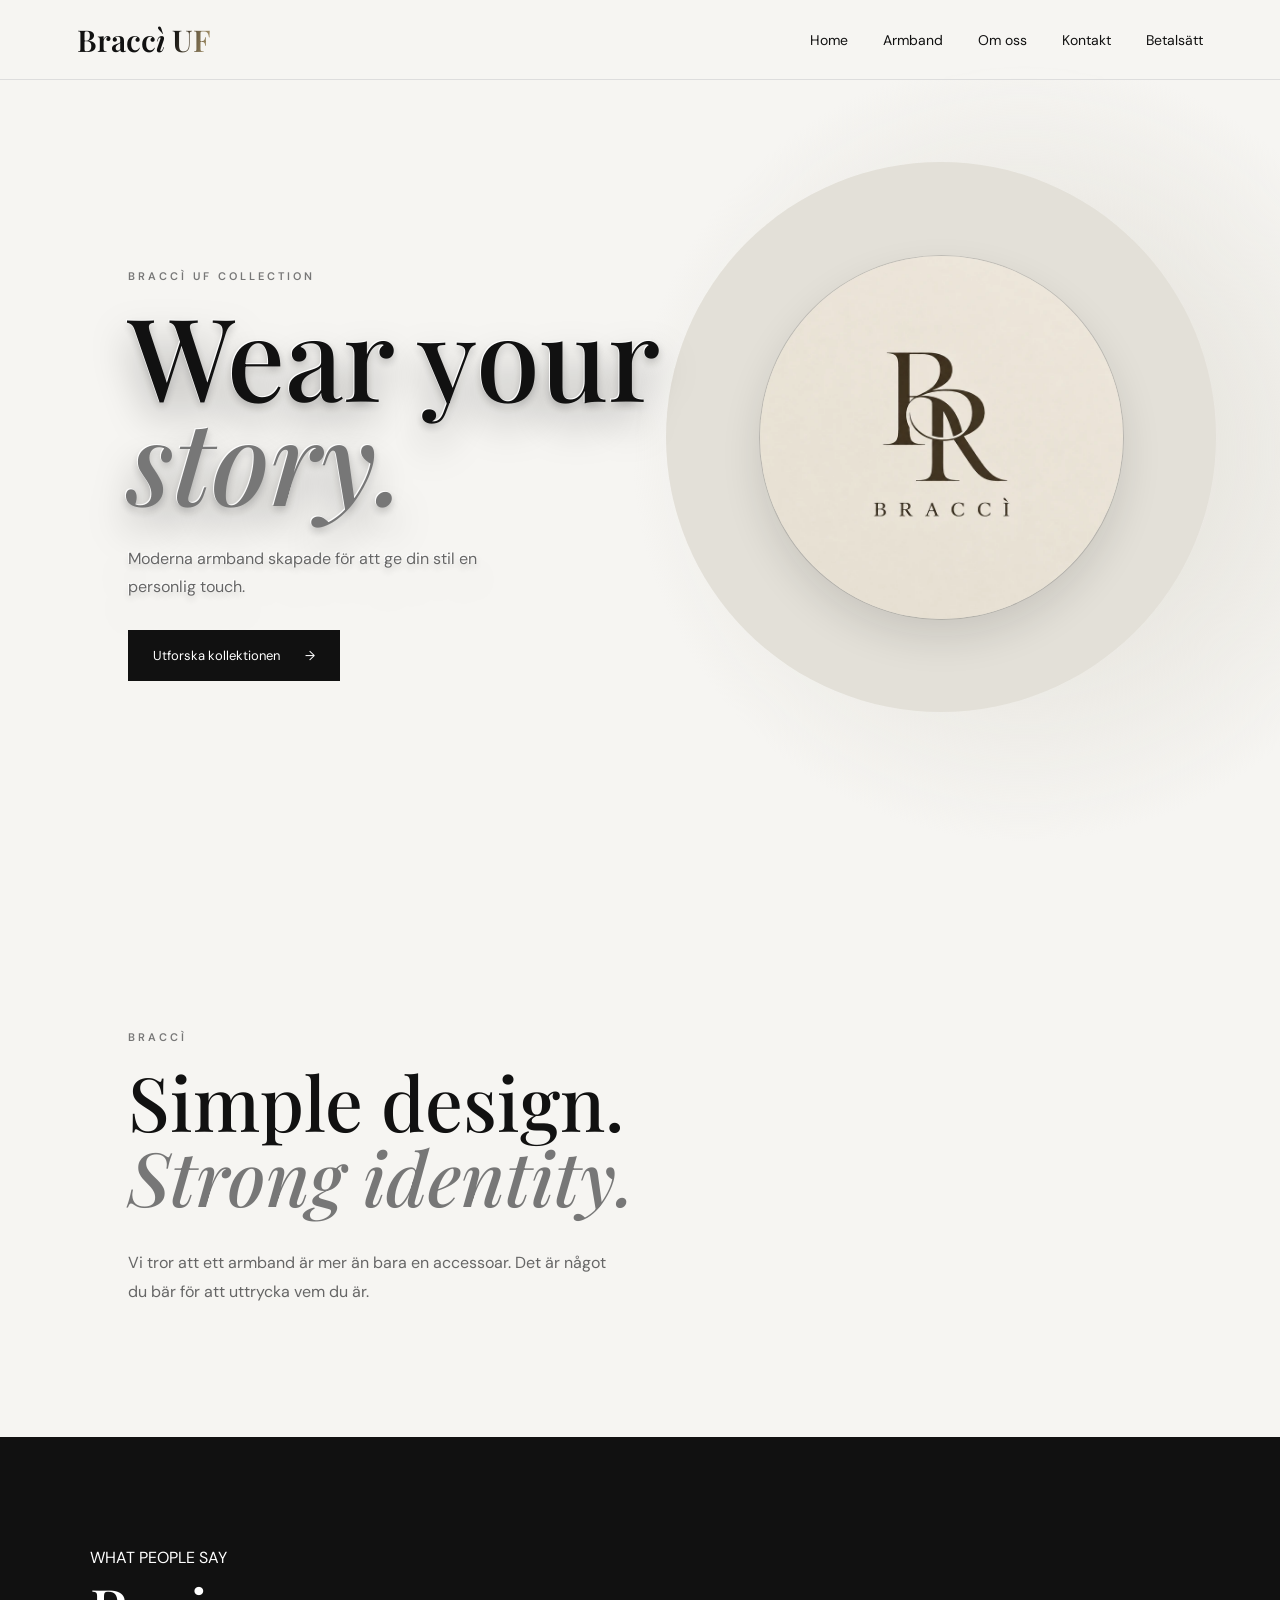
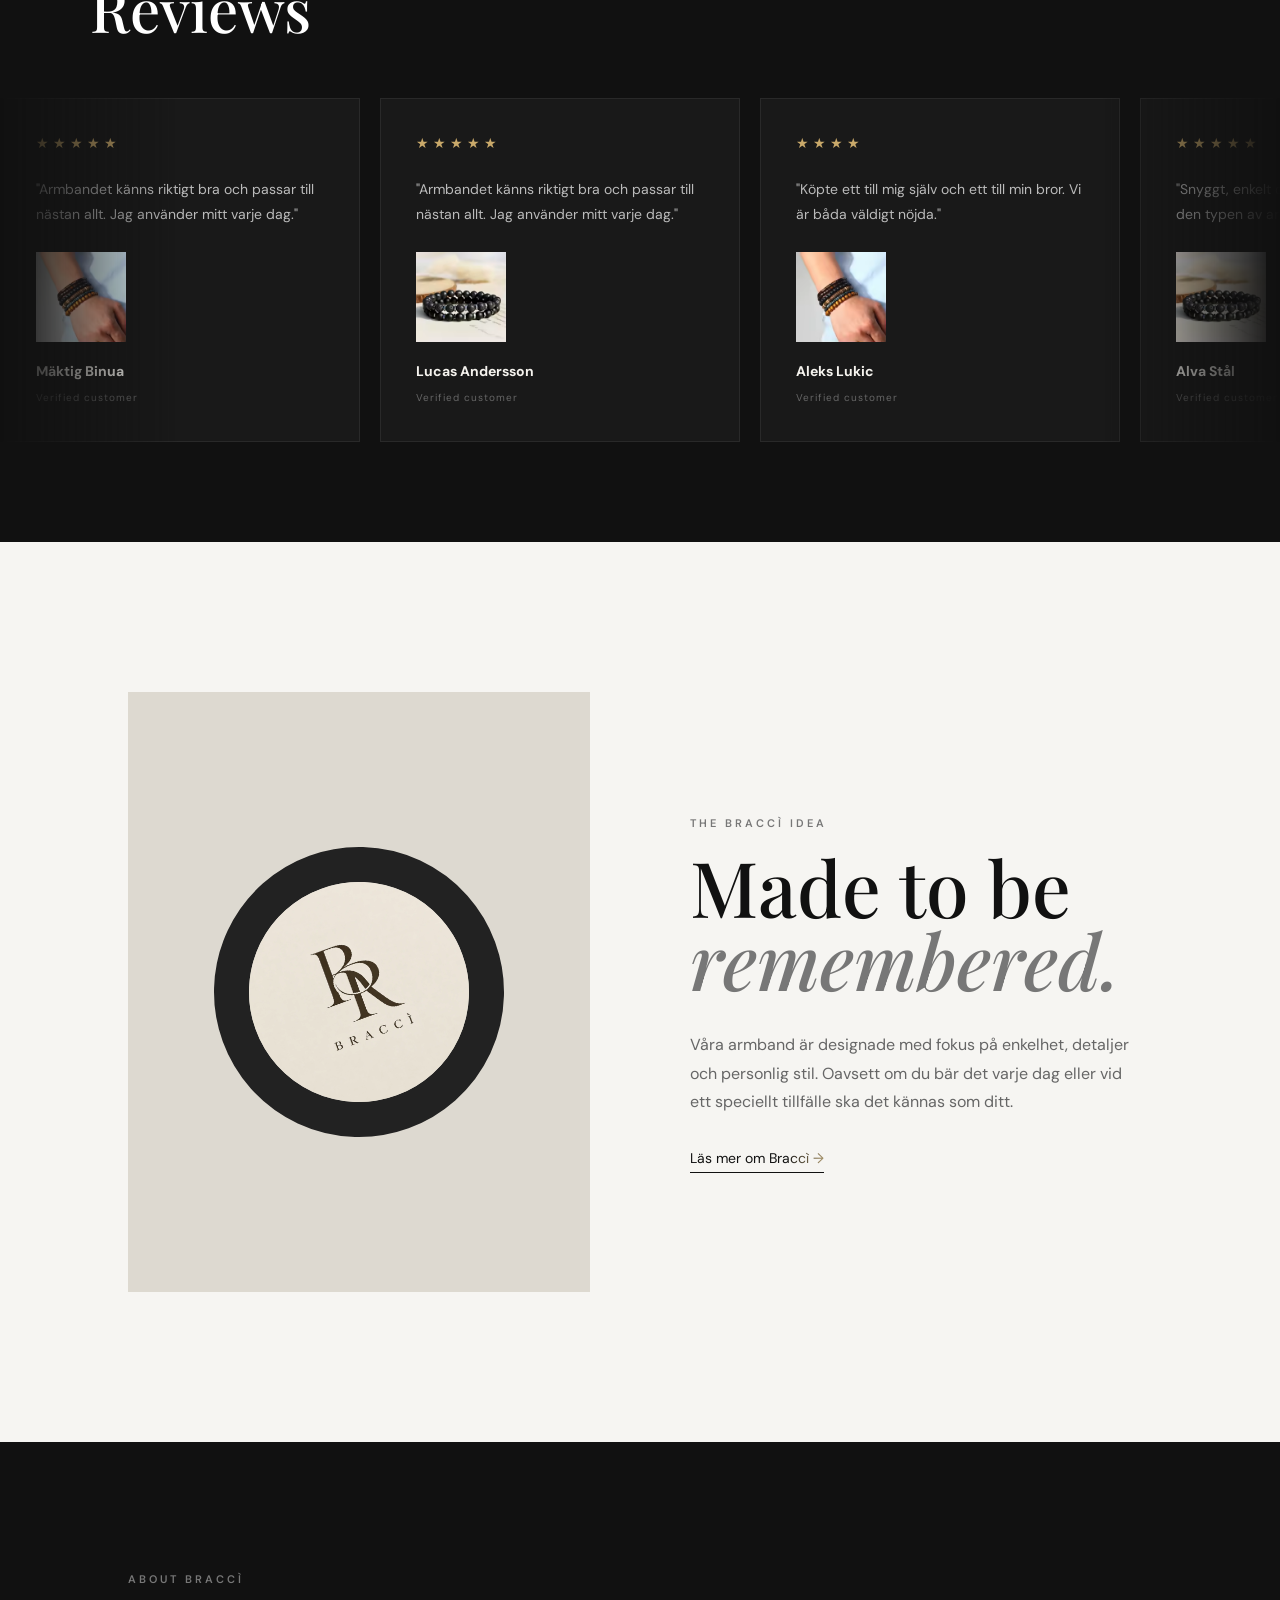
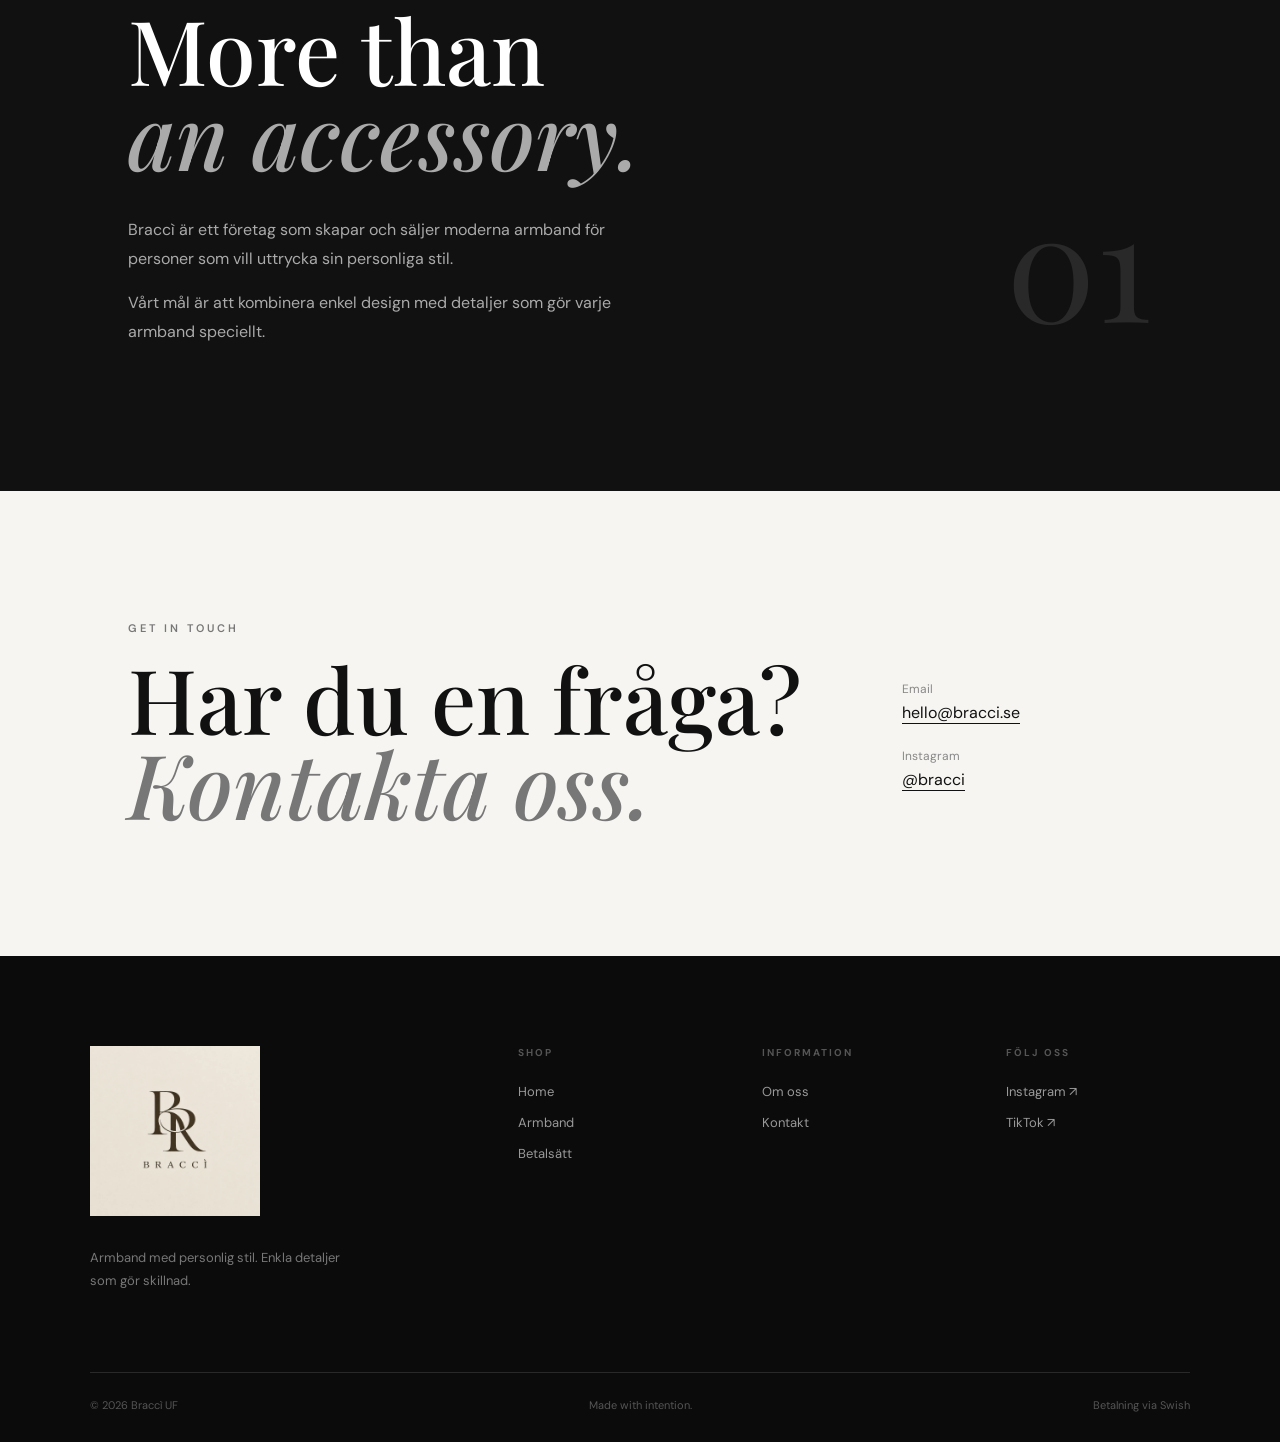
==== index.html @ bd1444f6 "Bracci UF - startsida med armband, om oss, kontakt och betalsatt Statisk sajt utan byggsteg: fem HTM" ====
<!DOCTYPE html>
<html lang="sv">

<head>
    <meta charset="UTF-8">
    <meta name="viewport" content="width=device-width, initial-scale=1.0">

    <title>Braccì UF | Premium Armband</title>

    <link rel="stylesheet" href="style.css">
    <link rel="icon" type="image/png" href="img/logga.png">
    <!-- Google Font -->
    <link rel="preconnect" href="https://fonts.googleapis.com">
    <link rel="preconnect" href="https://fonts.gstatic.com" crossorigin>
    <link
        href="https://fonts.googleapis.com/css2?family=DM+Sans:wght@400;500;600;700&family=Playfair+Display:wght@500;600;700&display=swap"
        rel="stylesheet">
</head>

<body>

    <!-- NAVIGATION -->
    <header class="navbar">

        <a href="#home" class="logo">
            <div class="bla">
                <div>Bracc<span>ì</span></div>
                <div> UF</div>
            </div>

        </a>


        <nav id="mainnav">

            <a href="index.html">Home</a>
            <a href="subpages/armband.html">Armband</a>
            <a href="subpages/omoss.html">Om oss</a>
            <a href="subpages/kontakt.html">Kontakt</a>
            <a href="subpages/betalsatt.html">Betalsätt</a>
        </nav>

        <button class="menu-button" type="button" onclick="toggleMenu()"
            aria-label="Öppna meny" aria-expanded="false" aria-controls="mainnav">
            <span class="menu-icon" aria-hidden="true"></span>
        </button>

    </header>


    <!-- HERO -->
    <section class="hero" id="home">

        <div class="hero-content">

            <p class="small-title">BRACCÌ UF COLLECTION</p>

            <h1>Wear your<br><span>story.</span></h1>

            <p class="hero-text">
                Moderna armband skapade för att ge din stil
                en personlig touch.
            </p>

            <a href="subpages/armband.html" class="main-button magnetic">
                Utforska kollektionen
                <span>→</span>
            </a>

        </div>

        <!-- Loggan ligger som barn i den gråa cirkeln, så flexbox
             centrerar den mitt i cirkeln utan att någon siffra
             behöver hållas i synk med cirkelns placering.

             webp-varianter först: logga.webp väger 14,5 KB mot
             logga.png:s 635 KB, och alla webbläsare som stöder
             picture-elementet tar den. PNG:en ligger kvar som
             fallback. -->
        <div class="hero-circle">
            <picture>
                <source srcset="img/logga.webp" type="image/webp">
                <img src="img/logga.png" alt="Braccì" class="hero-logo" width="800" height="800">
            </picture>
        </div>

    </section>


    <!-- BRAND INFO -->
    <section class="intro">

        <p class="section-label">BRACCÌ</p>

        <h2>
            Simple design.<br>
            <span>Strong identity.</span>
        </h2>

        <p>
            Vi tror att ett armband är mer än bara en accessoar.
            Det är något du bär för att uttrycka vem du är.
        </p>

    </section>


   <section class="reviews-section reveal">

    <div class="section-top">
        <div>
            <p class="rew">WHAT PEOPLE SAY</p>
            <h2 class="rew">Reviews</h2>
        </div>
    </div>

    <div class="reviews-viewport">

        <div class="reviews-wrapper">
        <div class="review-card">

                <div class="stars">★★★★★</div>

                <p>
                    "Armbandet känns riktigt bra och passar till nästan allt.
                    Jag använder mitt varje dag."
                </p>

                <img
                    src="img/armband.avif"
                    alt="Braccì armband"
                    class="review-image"
                    onclick="openReviewImage(this)"
                >

                <h4>Mäktig Binua</h4>
                <span>Verified customer</span>

            </div>

            <div class="review-card">

                <div class="stars">★★★★★</div>

                <p>
                    "Armbandet känns riktigt bra och passar till nästan allt.
                    Jag använder mitt varje dag."
                </p>

                <img
                    src="img/armband1.avif"
                    alt="Braccì armband"
                    class="review-image"
                    onclick="openReviewImage(this)"
                >

                <h4>Lucas Andersson</h4>
                <span>Verified customer</span>

            </div>

            <div class="review-card">

                <div class="stars">★★★★</div>

                <p>
                    "Köpte ett till mig själv och ett till min bror.
                    Vi är båda väldigt nöjda."
                </p>

                <img
                    src="img/armband.avif"
                    alt="Braccì armband"
                    class="review-image"
                    onclick="openReviewImage(this)"
                >

                <h4>Aleks Lukic</h4>
                <span>Verified customer</span>

            </div>

            <div class="review-card">

                <div class="stars">★★★★★</div>

                <p>
                    "Snyggt, enkelt och bekvämt. Det är precis den typen
                    av armband jag letade efter."
                </p>

                <img
                    src="img/armband1.avif"
                    alt="Braccì armband"
                    class="review-image"
                    onclick="openReviewImage(this)"
                >

                <h4>Alva Stål</h4>
                <span>Verified customer</span>

            </div>

            <div class="review-card">

                <div class="stars">★★★★★</div>

                <p>
                    "Jag blev positivt överraskad av kvaliteten.
                    Kommer definitivt köpa igen."
                </p>

                <img
                    src="img/armband.avif"
                    alt="Braccì armband"
                    class="review-image"
                    onclick="openReviewImage(this)"
                >

                <h4>Oscar Lindberg</h4>
                <span>Verified customer</span>

            </div>

            <div class="review-card">

                <div class="stars">★★★★</div>

                <p>
                    "Ett riktigt snyggt armband som känns exklusivt
                    utan att vara överdrivet."
                </p>

                <img
                    src="img/armband1.avif"
                    alt="Braccì armband"
                    class="review-image"
                    onclick="openReviewImage(this)"
                >

                <h4>Angelo Palmen</h4>
                <span>Verified customer</span>

            </div>

            <!-- Kopian av korten skapas i script.js så att scrollen blir sömlös -->

        </div>

    </div>

</section>

    <!-- FEATURE -->
    <section class="feature">

        <div class="feature-image">
            <div class="feature-bracelet">
                <picture>
                    <source srcset="img/logga.webp" type="image/webp">
                    <img src="img/logga.png" alt="Braccì" width="800" height="800">
                </picture>
            </div>

        </div>

        <div class="feature-content">

            <p class="section-label">THE BRACCÌ IDEA</p>

            <h2>
                Made to be<br>
                <span>remembered.</span>
            </h2>

            <p>
                Våra armband är designade med fokus på enkelhet,
                detaljer och personlig stil. Oavsett om du bär
                det varje dag eller vid ett speciellt tillfälle
                ska det kännas som ditt.
            </p>

            <a href="subpages/omoss.html" class="text-link magnetic">
                Läs mer om Braccì →
            </a>

        </div>

    </section>


    <!-- ABOUT -->
    <section class="about" id="about">

        <div class="about-content">

            <p class="section-label">ABOUT BRACCÌ</p>

            <h2>More than<br><span>an accessory.</span></h2>

            <p>
                Braccì är ett företag som skapar och säljer
                moderna armband för personer som vill uttrycka
                sin personliga stil.
            </p>

            <p>
                Vårt mål är att kombinera enkel design med
                detaljer som gör varje armband speciellt.
            </p>

        </div>

        <div class="about-number">
            01
        </div>

    </section>


    <!-- CONTACT -->
    <section class="contact" id="contact">

        <div>

            <p class="section-label">GET IN TOUCH</p>

            <h2>
                Har du en fråga?<br>
                <span>Kontakta oss.</span>
            </h2>

        </div>

        <div class="contact-info">

            <p>Email</p>
            <a href="mailto:hello@bracci.se">
                hello@bracci.se
            </a>

            <p>Instagram</p>
            <a href="#">
                @bracci
            </a>

        </div>

    </section>


<footer class="site-footer">

    <div class="footer-main">

        <!-- LOGO -->
        <div class="footer-brand">
            <a href="index.html">
                <picture>
                    <source srcset="img/logga.webp" type="image/webp">
                    <img src="img/logga.png" alt="Braccì" width="800" height="800">
                </picture>
            </a>

            <p>
                Armband med personlig stil.
                Enkla detaljer som gör skillnad.
            </p>
        </div>


        <!-- NAVIGATION -->
        <div class="footer-column">
            <h4>SHOP</h4>

            <a href="index.html">Home</a>
            <a href="subpages/armband.html">Armband</a>
            <a href="subpages/betalsatt.html">Betalsätt</a>
        </div>


        <!-- INFORMATION -->
        <div class="footer-column">
            <h4>INFORMATION</h4>

            <a href="subpages/omoss.html">Om oss</a>
            <a href="subpages/kontakt.html">Kontakt</a>
        </div>


        <!-- SOCIAL -->
        <div class="footer-column">
            <h4>FÖLJ OSS</h4>

            <a href="#" target="_blank" rel="noopener noreferrer">
                Instagram ↗
            </a>

            <a href="#">TikTok ↗</a>
        </div>

    </div>


    <div class="footer-line"></div>


    <div class="footer-bottom">
        <p>© 2026 Braccì UF</p>

        <p>
            Made with intention.
        </p>

        <a href="subpages/betalsatt.html">
            Betalning via Swish
        </a>
    </div>

</footer>

    <script src="script.js"></script>
<div class="image-popup" id="image-popup" onclick="closeReviewImage()">

    <button onclick="closeReviewImage()">×</button>

    <img id="popup-image" src="" alt="Förstorad bild">

</div>
</body>

</html>
---- style.css ----
/* =========================
   RESET
========================= */

* {
    margin: 0;
    padding: 0;
    box-sizing: border-box;
}

* {
    margin: 0;
    padding: 0;
    box-sizing: border-box;
}

html {
    scroll-behavior: smooth;

    /* Navbaren är position: fixed. Utan detta hamnar ankarlänkar
       (t.ex. loggan -> #home) under den när man klickar. */
    scroll-padding-top: var(--nav-h);
}

body {
    font-family: Arial, sans-serif;
    background: #f5f4f0;
    color: #111;
}

a {
    text-decoration: none;
    color: inherit;
}


/* NAVIGATION */

.navbar {
    height: 80px;

    padding: 0 7%;

    display: flex;
    align-items: center;
    justify-content: space-between;

    background: rgba(245, 244, 240, 0.95);

    border-bottom: 1px solid #ddd;

    position: relative;

    z-index: 10;
}

.bla {
    display: flex;

    gap: 7px;
}

.logo {
    font-family: Georgia, serif;

    font-size: 30px;
    display: flex;
    font-weight: bold;

}

.logo span {
    font-style: italic;
}

.navbar nav {
    display: flex;

    gap: 35px;
}

.navbar nav a {
    font-size: 14px;

    transition: 0.3s;
}

.navbar nav a:hover {
    opacity: 0.5;
}


/* HERO */

.hero {
    min-height: 80vh;

    display: flex;

    align-items: center;

    padding: 100px 10%;

    background:
        radial-gradient(circle at 80% 50%,
            #dedbd2,
            transparent 35%);
}

.hero-content {
    max-width: 650px;
}

.small-title,
.section-label {
    font-size: 11px;

    letter-spacing: 3px;

    color: #777;

    margin-bottom: 20px;
}

.hero h1 {
    font-family: Georgia, serif;

    font-size: clamp(60px, 9vw, 120px);

    line-height: 0.9;

    font-weight: normal;

    margin-bottom: 30px;
}

.hero h1 span {
    font-style: italic;

    color: #777;
}

.hero p:not(.small-title) {
    color: #666;

    max-width: 420px;

    line-height: 1.7;

    margin-bottom: 30px;
}

.button {
    display: inline-block;

    padding: 16px 25px;

    background: #111;

    color: white;

    font-size: 13px;

    transition: 0.3s;
}

.button:hover {
    transform: translateY(-4px);
}


/* INTRO */

.intro {
    padding: 130px 10%;

    max-width: 900px;
}

.intro h2 {
    font-family: Georgia, serif;

    font-size: 60px;

    font-weight: normal;

    line-height: 1;

    margin-bottom: 30px;
}

.intro h2 span {
    color: #777;

    font-style: italic;
}

.intro p:last-child {
    color: #666;

    line-height: 1.8;

    max-width: 500px;
}


/* PRODUCTS */

.products-section {
    padding: 100px 7%;

    min-height: 80vh;
}

.page-title {
    font-family: Georgia, serif;

    font-size: 70px;

    font-weight: normal;

    margin-bottom: 20px;
}

.page-text {
    color: #777;

    margin-bottom: 60px;
}

.products-grid {
    display: grid;

    grid-template-columns: repeat(3, 1fr);

    gap: 25px;
}

.product-card {
    background: white;

    padding: 15px;

    transition: 0.4s;
}

.product-card:hover {
    transform: translateY(-10px);
}

.product-image {
    height: 350px;

    background: #dedbd4;

    display: flex;

    align-items: center;

    justify-content: center;

    font-family: Georgia, serif;

    font-size: 25px;

    letter-spacing: 4px;

    margin-bottom: 20px;
}

.product-card h2 {
    font-size: 18px;

    margin-bottom: 8px;
}

.product-card p {
    color: #888;

    font-size: 13px;

    margin-bottom: 15px;
}

.product-card strong {
    font-size: 14px;
}


/* ABOUT */

.about-page {
    /* min-height: 80vh tvingade sektionen till 80% av skärmhöjden,
       fast innehållet bara är ~370px. Mätning gav 267px tomrum på
       desktop och 420px på tablet - samma problem som på
       kontaktsidan, där båda sektionerna har samma bakgrundsfärg
       och det därför lästes som ett fel. Sektionen växer nu med
       sitt innehåll istället för att fylla skärmen. */
    min-height: auto;

    padding: 130px 10%;

    max-width: 1000px;

    /* Behövs för att .hero-decoration ska positionera sig
       mot sektionen och klippas av den. */
    position: relative;

    overflow: hidden;
}

/* Innehållet måste ligga över bakgrundsordet */
.about-page>.section-label,
.about-page>h1,
.about-page>p {
    position: relative;

    z-index: 1;
}

.about-page h1 {
    font-family: Georgia, serif;

    font-size: clamp(55px, 8vw, 90px);

    line-height: 0.95;

    font-weight: normal;

    margin-bottom: 50px;
}

.about-page h1 span {
    display: block;

    color: #777;

    font-style: italic;
}

.about-page>p:not(.section-label) {
    max-width: 600px;

    color: #666;

    line-height: 1.8;

    margin-bottom: 20px;
}

/* Ingress - större än brödtexten, första stycket på sidan */
.about-page .about-lead {
    max-width: 640px;

    color: #444;

    font-size: 19px;

    line-height: 1.75;

    margin-bottom: 30px;
}

/* Bakgrundsord i hero ("BRACCÌ UF"). Återanvänder .hero-decoration
   från armband.html men justeras för den smalare about-sektionen. */
.about-page-decor {
    z-index: 0;

    right: -70px;

    top: 52%;

    /* Två ord i rad - inte så aggressiv negativ letter-spacing
       som på armband-sidan, där orden är ihoptryckta. */
    letter-spacing: -4px;

    font-size: clamp(90px, 15vw, 190px);
}


/* =========================
   OM OSS - VÄRDEN
========================= */

.about-values {
    padding: 100px 10% 120px;
}

.about-values .section-heading h2 span {
    display: block;

    color: #999;
    font-style: italic;
}

.values-grid {

    display: grid;

    grid-template-columns: repeat(3, 1fr);

    gap: 30px;
}

.value-card {

    padding: 40px 35px;

    background: #fff;

    border: 1px solid #e6e6e4;

    transition: border-color .4s;
}

.value-card:hover {
    border-color: #d5d5d3;
}

.value-index {

    display: block;

    margin-bottom: 28px;

    color: #777;

    font-family: "Playfair Display", serif;
    font-size: 13px;

    letter-spacing: 2px;
}

.value-card h3 {

    margin-bottom: 14px;

    font-family: "Playfair Display", serif;
    font-size: 26px;

    font-weight: 500;

    line-height: 1.2;
}

.value-card p {

    color: #777;

    font-size: 14px;

    line-height: 1.8;
}


/* =========================
   OM OSS - BERÄTTELSE
========================= */

.about-story {

    background: #fff;

    color: #111;

    padding: 120px 10%;

    display: flex;

    justify-content: space-between;
    align-items: flex-end;

    gap: 60px;
}

.about-story-text {
    max-width: 620px;
}

.about-story .section-label {
    color: #777;
}

.about-story h2 {

    font-family: "Playfair Display", serif;

    font-size: clamp(42px, 5vw, 66px);

    line-height: 1;

    font-weight: 500;

    margin-bottom: 35px;
}

.about-story h2 span {
    display: block;

    color: #777;
    font-style: italic;
}

.about-story-text>p:not(.section-label) {

    max-width: 500px;

    color: #666;

    line-height: 1.8;

    margin-bottom: 18px;
}

.about-story-number {

    font-family: "Playfair Display", serif;

    font-size: clamp(90px, 12vw, 170px);

    line-height: .8;

    /* På #111 gav #1e1e1e en siffra som knappast syntes. På vit
       bakgrund blir motsvarande #e2e2e0 - samma subtila effekt. */
    color: #e2e2e0;
}


/* =========================
   OM OSS - CTA
========================= */

/* .about-cta padding-top 130px + .about-values padding-bottom 120px
   blev 250px sammanlagt mellan värdena och avslutningen. Eftersom
   båda sektionerna har samma bakgrundsfärg (#f5f4f0) syntes ingen
   skillnad mellan dem - det lästes som ett enda stort tomrum.
   .about-cta padding-top är sänkt till 70px, vilket ger 190px. */
.about-cta {

    padding: 70px 10% 150px;

    text-align: center;
}

.about-cta h2 {

    font-family: "Playfair Display", serif;

    font-size: clamp(42px, 5vw, 70px);

    line-height: 1;

    font-weight: 500;

    margin-bottom: 25px;
}

.about-cta h2 span {
    color: #999;
    font-style: italic;
}

.about-cta>p {

    max-width: 420px;

    margin: 0 auto 45px;

    color: #777;

    line-height: 1.8;
}

.about-cta .main-button {

    /* Inline-flex ska inte täcka hela raden när den centreras */
    width: fit-content;
}


/* CONTACT */

.contact-page {
    min-height: 80vh;

    padding: 130px 10%;
}

.contact-page h1 {
    font-family: Georgia, serif;

    font-size: clamp(55px, 8vw, 90px);

    font-weight: normal;

    margin-bottom: 70px;
}

.contact-page h1 span {
    color: #777;

    font-style: italic;
}

.contact-box {
    display: flex;

    gap: 100px;

    flex-wrap: wrap;
}

.contact-box h2 {
    font-size: 16px;

    margin-bottom: 10px;
}

.contact-box p,
.contact-box a {
    color: #666;

    line-height: 1.7;

    font-size: 14px;
}

.contact-box a {
    border-bottom: 1px solid #111;
}


/* ---- FAQ ----
   Två kolumner: rubrik som står kvar när frågorna scrollas
   förbi, och själva accordionsen bredvid. */

.contact-faq {

    padding: 100px 10% 120px;

    display: grid;

    grid-template-columns: 1fr 1.25fr;

    gap: 80px;

    align-items: start;
}

.faq-heading {

    position: sticky;

    top: 120px;
}

.faq-heading h2 {

    font-family: "Playfair Display", serif;

    font-size: clamp(38px, 4.5vw, 58px);

    line-height: 1.05;

    font-weight: 500;

    margin-bottom: 25px;
}

.faq-heading h2 span {

    display: block;

    color: #999;

    font-style: italic;
}

.faq-heading p:not(.section-label) {

    color: #777;

    font-size: 15px;

    line-height: 1.75;
}


/* Rubriken är klickbar - blir ingen handpekare av sig
   själv, så det läggs på. */
.faq-item summary {

    display: flex;

    align-items: center;

    justify-content: space-between;

    gap: 25px;

    padding: 26px 0;

    border-bottom: 1px solid #e6e6e4;

    font-family: "Playfair Display", serif;

    font-size: 21px;

    cursor: pointer;

    list-style: none;

    transition: color .35s;
}

/* Webbläsarens egna triangel dold */
.faq-item summary::-webkit-details-marker {

    display: none;
}

.faq-item summary:hover {

    color: #a88b5d;
}

/* Plus som roterar till ett kryss när frågan öppnas */
.faq-item summary::after {

    content: "+";

    flex-shrink: 0;

    font-family: "DM Sans", sans-serif;

    font-size: 24px;

    font-weight: 300;

    line-height: 1;

    color: #aaa;

    transition: transform .35s cubic-bezier(.16, 1, .3, 1);
}

.faq-item[open] summary::after {

    transform: rotate(45deg);
}

.faq-item[open] summary {

    color: #a88b5d;
}

.faq-answer p {

    color: #777;

    font-size: 15px;

    line-height: 1.8;

    /* Luft mot nästa fråga när svaret är utfällt */
    padding: 20px 0 30px;

    max-width: 560px;
}

.faq-item:first-child summary {

    border-top: 1px solid #e6e6e4;
}


/* FOOTER
   Styling för .site-footer ligger i sektionen "BRACCÌ FOOTER" längre ner.
   Här fanns tidigare generiska footer-regler som bröt layouten
   genom att tvinga display:flex och ljus border på den mörka footern. */


/* MOBILE */

/* Mobila regler ligger samlade i slutet av filen,
   se sektionen "RESPONSIV" längst ner. */

html {
    scroll-behavior: smooth;

    /* Navbaren är position: fixed. Utan detta hamnar ankarlänkar
       (t.ex. loggan -> #home) under den när man klickar. */
    scroll-padding-top: var(--nav-h);
}

body {
    font-family: "DM Sans", sans-serif;
    background: #f6f5f2;
    color: #111;
}

a {
    text-decoration: none;
    color: inherit;
}


/* =========================
   NAVBAR
========================= */

/* Navbarens höjd läggs här, inte direkt i .navbar, så att både
   höjden, dropdownens placering och topppaddingen under den kan
   utgå från samma värde. Satt på :root eftersom även sektionerna
   på sidan behöver samma tal. */
:root {
    --nav-h: 80px;
}

.navbar {
    height: var(--nav-h);
    padding: 0 6%;
    display: flex;
    align-items: center;
    justify-content: space-between;

    position: fixed;
    top: 0;
    left: 0;
    width: 100%;

    background: rgba(246, 245, 242, 0.88);
    backdrop-filter: blur(15px);

    z-index: 1000;
}

.logo {
    font-family: "Playfair Display", serif;
    font-size: 30px;
    font-weight: 600;
}

.logo span {
    font-style: italic;
}

.navbar nav {
    display: flex;
    gap: 35px;
}

.navbar nav a {
    font-size: 14px;
    transition: 0.3s;
}

.navbar nav a:hover {
    opacity: 0.5;
}

/* Knappen är hela hamburgaren på mobil. Paddingen gör tryckytan
   större än själva ikonens 22x2px - utan den blir träffytan
   mindre än de 44px som är riktlinjen för fingre. Ikonen ligger
   kvar centrerad eftersom den är 22px bred och knappen har
   samma padding på båda sidor. */
.menu-button {
    display: none;

    padding: 14px 11px;

    background: none;
    border: none;

    color: inherit;

    cursor: pointer;

    -webkit-tap-highlight-color: transparent;
}

/* Tre staplar, rita med ::before/::after kring mittenlinjen.
   Ren CSS istället för tecknet ☰, så att de går att animera
   till ett kryss och så att de är oberoende av plattformens
   emoji-font. */
.menu-icon {
    position: relative;

    display: block;

    width: 22px;
    height: 2px;

    background: currentColor;
}

.menu-icon::before,
.menu-icon::after {
    content: "";

    position: absolute;

    left: 0;
    top: 0;

    width: 100%;
    height: 2px;

    background: currentColor;

    transition:
        transform .35s cubic-bezier(.16, 1, .3, 1),
        top .35s cubic-bezier(.16, 1, .3, 1);
}

.menu-icon::before {
    top: -7px;
}

.menu-icon::after {
    top: 7px;
}

/* Öppet läge: staplarna roteras till ett kryss. Mittenlinjen
   tas bort så att det inte blir en linje tvärs över. */
.menu-button[aria-expanded="true"] .menu-icon {
    background: transparent;
}

.menu-button[aria-expanded="true"] .menu-icon::before {
    top: 0;
    transform: rotate(45deg);
}

.menu-button[aria-expanded="true"] .menu-icon::after {
    top: 0;
    transform: rotate(-45deg);
}

/* Synlig fokusmarkering - knappen är det enda sättet att nå
   länkarna på mobil, så måste den gå att nå med tangentbord. */
.menu-button:focus-visible {
    outline: 2px solid #c9a96a;
    outline-offset: 2px;
}

/* Låser sidan när menyn är öppen. Utan det kan man scrolla
   vidare bakom menyn, och då rör sig innehållet under den
   halvgenomskinliga ytan - särskilt tydligt på iOS där
   adressraden tonas bort när man scrollar.

   Klassen sätts på <html> av JS. Båda elementen behövs:
   overflow: hidden på <html> ensamt räcker inte i alla
   webbläsare, och på <body> ensamt rullar vissa sidor ändå. */
html.menu-open,
html.menu-open body {
    overflow: hidden;
}


/* =========================
   HERO
========================= */

.hero {
    min-height: 100vh;

    display: flex;
    align-items: center;

    padding: 130px 10% 80px;

    position: relative;
    overflow: hidden;
}

.hero-content {
    max-width: 650px;

    /* position: relative är nödvändigt - z-index gäller bara
       positionerade elementen. Utan relative låter texten på
       mobil/tablet ligga bakom cirkeln med loggan, eftersom
       cirkeln är position: absolute. */
    position: relative;
    z-index: 2;

    animation: fadeUp 1s ease;
}

.small-title,
.section-label {
    font-size: 11px;
    letter-spacing: 3px;
    font-weight: 600;
    color: #777;

    margin-bottom: 20px;
}

.hero h1 {
    font-family: "Playfair Display", serif;

    font-size: clamp(65px, 9vw, 130px);

    line-height: 0.9;

    font-weight: 500;

    margin-bottom: 35px;

    /* Tre lager, som en upphöjd knapp: en vit kant ovanför som
       fångar ljuset, en tight skugga som läser som kontakt med
       underlaget, och en vid mjuk som gör själva lyften. Den
       vita kanten är det som gör att texten uppfattas som
       upphöjd snarare än som en smutsig fläck.

       Arvs ned i <span> ("story.") eftersom text-shadow ärvs,
       så båda raderna får samma lyft. */
    text-shadow: -1px -1px 0 rgba(255, 255, 255, .9),
                 0 4px 8px rgba(0, 0, 0, .20),
                 0 20px 40px rgba(0, 0, 0, .36);
}

.hero h1 span,
.intro h2 span,
.feature h2 span,
.about h2 span,
.contact h2 span {
    font-style: italic;
    color: #777;
}

.hero-text {
    max-width: 420px;

    line-height: 1.7;

    color: #666;

    margin-bottom: 35px;

    /* Samma upphöjning, värde för värde, som .hero h1 - texten
       ska kännas som samma slags lyft. Tidigare var den svagare
       (0.18/0.30 med mindre blur) eftersom jag antog att liten
       text blev suddig av det, men då syntes den knappt alls. */
    text-shadow: -1px -1px 0 rgba(255, 255, 255, .9),
                 0 4px 8px rgba(0, 0, 0, .20),
                 0 20px 40px rgba(0, 0, 0, .36);
}

.main-button {
    display: inline-flex;

    align-items: center;
    gap: 25px;

    padding: 17px 25px;

    background: #111;
    color: white;

    font-size: 13px;

    transition: 0.3s;
}

.main-button:hover {
    transform: translateY(-4px);
    background: #292929;
}

/* Cirkeln är en flex-container så att loggan som barn alltid
   hamnar mitt i den. Tidigare låg kedjesymbolen som ett eget
   absolut positionerat syskon, vilket krävde att båda elementen
   flyttades och skalpades för hand i varje breakpoint. */
.hero-circle {
    position: absolute;

    right: 5%;
    top: 18%;

    width: 550px;
    height: 550px;

    border-radius: 50%;

    background: #e3e0d8;

    display: flex;
    align-items: center;
    justify-content: center;

    /* Loggan dyter under sin egen flytanimation, men klipper
       ändå bort vad som helst råkar sticka ut. */
    overflow: hidden;
}

/* När loggan låg direkt i .hero-circle centrerades bilden av
   cirkelns egen flex. Nu ligger <picture> där emellan (för att
   kunna erbjuda webp), och picture är display: block - det fyller
   då hela cirkeln medan bilden bara är 66% av den. Utan den här
   regeln hamnade loggan cirka 94px till vänster om mitten.

   Flexen på picture flyttar centreringen ett steg inåt: nu
   centreras bilden inuti picture, som i sin tur är centrerad i
   cirkeln. Dubbel centrering, men det behövs för varje lager. */
.hero-circle picture {
    display: flex;

    align-items: center;
    justify-content: center;
}

/* logga.png är 800x800, alltså kvadratisk, och har en krämvit
   bakgrund (#eae3d7) i stället för genomskinlighet. Därför måste
   bilden själv klippas till en cirkel - annars sticker de
   fyrkantiga hörnen ut genom den gråa cirkeln.

   Storleken anges i procent av cirkeln, så loggan skalar med
   cirkeln utan egna pixelsiffror. 66% i stället för 50% eftersom
   bilden har mycket luft runt själva monogrammet - annars blir
   märket nästan osynligt i den stora cirkeln. */
.hero-logo {
    width: 66%;
    height: auto;

    display: block;

    border-radius: 50%;

    /* Tonen i loggan ligger nära cirkelns #e3e0d8, så en tunn
       mörk ring behövs för att skilja dem åt. */
    box-shadow: 0 0 0 1px rgba(17, 17, 17, 0.15),
                0 18px 40px rgba(17, 17, 17, 0.12);

    /* Långsam gungning. Ingen rotation - loggans ordmärke
       BRACCÌ ska stå rakt. */
    animation: logoFloat 5s ease-in-out infinite;
}


/* =========================
   INTRO
========================= */

.intro {
    padding: 130px 10%;

    max-width: 900px;
}

.intro h2 {
    font-family: "Playfair Display", serif;

    font-size: clamp(45px, 6vw, 75px);

    line-height: 1;

    font-weight: 500;

    margin-bottom: 35px;
}

.intro>p:last-child {
    max-width: 500px;

    line-height: 1.8;

    color: #666;
}


/* =========================
   PRODUCTS
========================= */

.products-section {
    padding: 100px 7%;
}

.section-heading {
    display: flex;
    justify-content: space-between;
    align-items: end;

    margin-bottom: 60px;
}

.section-heading h2 {
    font-family: "Playfair Display", serif;

    font-size: 55px;

    font-weight: 500;
}

.section-heading>p {
    max-width: 300px;

    color: #777;

    line-height: 1.6;
}

.products-grid {
    display: grid;

    grid-template-columns: repeat(4, 1fr);

    gap: 20px;
}

.product-card {
    background: white;

    padding: 12px;

    transition: 0.4s;

    border: 1px solid transparent;
}

.product-card:hover {
    transform: translateY(-10px);
    border-color: #ddd;
}

.product-image {
    height: 360px;

    display: flex;

    justify-content: center;
    align-items: center;

    position: relative;

    overflow: hidden;
}

.product-image span {
    font-family: "Playfair Display", serif;

    font-size: 25px;

    letter-spacing: 3px;

    transform: rotate(-15deg);

    opacity: 0.8;
}

.image-one {
    background: #dedbd4;
}

.image-two {
    background: #d6d6d6;
}

.image-three {
    background: #c9c7c0;
}

.image-four {
    background: #e7e3da;
}

.product-info {
    display: flex;

    justify-content: space-between;

    padding: 20px 5px;
}

.product-info h3 {
    font-size: 16px;

    margin-bottom: 5px;
}

.product-info p {
    color: #888;

    font-size: 12px;
}

.product-info strong {
    font-size: 14px;
}

.product-card>button {
    width: 100%;

    border: none;

    background: #111;
    color: white;

    padding: 15px;

    cursor: pointer;

    transition: 0.3s;
}

.product-card>button:hover {
    background: #444;
}

/* Köpknappen är en länk till betalsidan, inte en knapp */
.product-card>a.product-link {
    display: block;

    width: 100%;

    background: #111;
    color: white;

    padding: 15px;

    text-align: center;

    transition: 0.3s;
}

.product-card>a.product-link:hover {
    background: #444;
}

.product-card>a.product-link:focus-visible {
    outline: 2px solid #c9a96a;
    outline-offset: 3px;
}


/* =========================
   FEATURE
========================= */

.feature {
    padding: 150px 10%;

    display: grid;

    grid-template-columns: 1fr 1fr;

    gap: 100px;

    align-items: center;
}

.feature-image {
    height: 600px;

    background: #ddd9d0;

    display: flex;

    /* Hela ramen ska ligga i mitten, inte bara innehållet */
    justify-content: center;
    align-items: center;
    flex-direction: row;

    overflow: hidden;
}

/* Stilarna låg tidigare på <img id="lol">, vilket gjorde att
   .feature-bracelet (elementet som faktiskt omsluter bilden)
   saknade all styling. Nu ligger allt på den rätt, så även
   mobilregeln som sätter storlek och ram fungerar.

   overflow: hidden är det viktiga - utan det klipps inte
   bilden till cirkeln, så de fyrkantiga hörnen sticker ut
   genom den runda ramen. logga.png är 800x800, alltså
   kvadratisk, och fyller därför hela innehållsytan.

   picture-elementet är inline per default, vilket lägger en
   textrad under bilden. display: block på .feature-bracelet
   picture tar bort den raden. */

.feature-bracelet {

    width: 290px;
    height: 290px;

    display: flex;

    justify-content: center;
    align-items: center;

    border: 35px solid #222;

    border-radius: 50%;

    /* Knappar bilden till cirkeln så att den passar in i ramen */
    overflow: hidden;

    transform: rotate(-20deg);

    flex-shrink: 0;
}

.feature-bracelet picture {
    display: block;

    width: 100%;
    height: 100%;
}

.feature-bracelet img {

    width: 100%;
    height: 100%;

    display: block;
}



.feature-content h2 {
    font-family: "Playfair Display", serif;

    font-size: clamp(50px, 6vw, 80px);

    line-height: 0.95;

    font-weight: 500;

    margin-bottom: 35px;
}

.feature-content>p:not(.section-label) {
    max-width: 450px;

    color: #666;

    line-height: 1.8;

    margin-bottom: 30px;
}

.text-link {
    font-size: 14px;

    border-bottom: 1px solid #111;

    padding-bottom: 5px;
}


/* =========================
   ABOUT
========================= */

.about {
    background: #111;

    color: white;

    padding: 130px 10%;

    display: flex;

    justify-content: space-between;

    align-items: end;
}

.about h2 {
    font-family: "Playfair Display", serif;

    font-size: clamp(55px, 7vw, 90px);

    line-height: 0.95;

    font-weight: 500;

    margin-bottom: 40px;
}

.about h2 span {
    color: #aaa;
}

.about-content>p:not(.section-label) {
    max-width: 500px;

    color: #aaa;

    line-height: 1.8;

    margin-bottom: 15px;
}

.about-number {
    font-family: "Playfair Display", serif;

    font-size: 150px;

    color: #292929;
}


/* =========================
   CONTACT
========================= */

.contact {
    padding: 130px 10%;

    display: flex;

    justify-content: space-between;

    align-items: center;
}

.contact h2 {
    font-family: "Playfair Display", serif;

    font-size: clamp(50px, 7vw, 90px);

    line-height: 0.95;

    font-weight: 500;
}

.contact-info {
    min-width: 250px;
}

.contact-info p {
    color: #888;

    font-size: 12px;

    margin-bottom: 5px;

    margin-top: 25px;
}

.contact-info a {
    font-size: 16px;

    border-bottom: 1px solid #111;
}


/* =========================
   FOOTER
   Se "BRACCÌ FOOTER" nedan för den faktiska footern.
========================= */


/* REVIEWS */

.review-image {
    width: 90px !important;
    height: 90px !important;
    object-fit: cover;

    display: block;
    margin: 15px 0 20px;

    cursor: pointer;

    transition: transform 0.3s ease;
}

.review-image:hover {
    transform: scale(1.05);
}

/* Klonade kort (den andra halvan av scrollen) är inte klickbara */
.reviews-wrapper [aria-hidden="true"] .review-image {
    cursor: default;
}

.reviews-wrapper [aria-hidden="true"] .review-image:hover {
    transform: none;
}

.image-popup {
    position: fixed;
    inset: 0;

    background: rgba(0, 0, 0, 0.85);

    display: none;
    align-items: center;
    justify-content: center;

    z-index: 9999;

    padding: 30px;
}

.image-popup.active {
    display: flex;
}

.image-popup img {
    max-width: 80%;
    max-height: 80vh;

    object-fit: contain;
}

.image-popup button {
    position: absolute;
    top: 25px;
    right: 35px;

    background: none;
    border: none;

    color: white;
    font-size: 40px;

    cursor: pointer;
}

.reviews-section {
    padding: 110px 0 100px;
    background: #111;
    overflow: hidden;
}

.rew {
    color: white;
}

.reviews-section .section-top {
    padding: 0 7%;
    margin-bottom: 50px;
}

.reviews-section .section-top h2 {
    font-family: "Playfair Display", serif;
    font-size: 60px;
    font-weight: 500;
}

/* Omslaget är skärmbred, så masken nedan mjukar kanterna
   där korten annars kapas skarpt av skärmkanten. */
.reviews-viewport {

    overflow: hidden;

    -webkit-mask-image: linear-gradient(
        90deg,
        transparent 0%,
        rgba(0, 0, 0, .35) 5%,
        #000 14%,
        #000 86%,
        rgba(0, 0, 0, .35) 95%,
        transparent 100%
    );

    mask-image: linear-gradient(
        90deg,
        transparent 0%,
        rgba(0, 0, 0, .35) 5%,
        #000 14%,
        #000 86%,
        rgba(0, 0, 0, .35) 95%,
        transparent 100%
    );
}

.reviews-wrapper {
    display: flex;
    align-items: stretch;

    width: max-content;
    gap: 20px;

    animation: reviewScroll 36s linear infinite;
}

/* Pausar scrollen på hover. Utan det rör sig korten under musen
   och hover-effekten hamnar på fel kort. */
.reviews-wrapper:hover {
    animation-play-state: paused;
}

.review-card {
    width: 360px;
    min-height: 250px;
    padding: 35px;
    background: #191919;
    border: 1px solid #292929;
    flex-shrink: 0;
    transition: .4s;
}

.review-card:hover {
    transform: translateY(-8px);
    border-color: #c9a96a;
}

.stars {
    color: #c9a96a;
    letter-spacing: 4px;
    font-size: 14px;
    margin-bottom: 25px;
}

.review-card p {
    color: #bbb;
    font-size: 14px;
    line-height: 1.8;
    margin-bottom: 25px;
}

.review-card h4 {
    color: #f5f3ee;
    font-size: 14px;
    margin-bottom: 5px;
}

.review-card span {
    color: #666;
    font-size: 10px;
    letter-spacing: 1px;
}

@keyframes reviewScroll {
    from {
        transform: translateX(0);
    }

    to {
        transform: translateX(-50%);
    }
}

/* =========================
   ANIMATIONS
========================= */

@keyframes fadeUp {

    from {
        opacity: 0;
        transform: translateY(30px);
    }

    to {
        opacity: 1;
        transform: translateY(0);
    }

}

/* Gungningen för loggan i heroens gråa cirkel. Ingen rotation -
   loggans ordmärke BRACCÌ ska stå rakt. */
@keyframes logoFloat {

    0%,
    100% {
        transform: translateY(0);
    }

    50% {
        transform: translateY(-18px);
    }

}


/* Mobila regler ligger samlade i slutet av filen,
   se sektionen "RESPONSIV" längst ner. */


/* =====================================================
   ELEGANT LIGHT BRACELET PAGE
===================================================== */

.bracelet-page {
    background: #f7f5f0;
    color: #171717;
}


/* NAVIGATION */

.bracelet-nav {
    position: absolute;

    color: #171717;

    border-bottom: 1px solid rgba(0, 0, 0, .1);
}

.bracelet-nav .logo {
    color: #171717;
}

.bracelet-nav nav a {
    color: #555;
}

.bracelet-nav nav a:hover {
    color: #b08d4f;
}


/* =====================================================
   HERO
===================================================== */

.bracelet-hero-light {

    min-height: 82vh;

    padding: 170px 9% 100px;

    display: flex;

    align-items: center;

    position: relative;

    overflow: hidden;

    background:
        radial-gradient(circle at 80% 45%,
            #e8dfcf,
            #f7f5f0 48%);
}


.bracelet-hero-text {
    max-width: 800px;

    position: relative;

    z-index: 2;
}


.bracelet-hero-text .eyebrow {
    color: #aa8a56;
}


.bracelet-hero-text h1 {

    font-family: "Playfair Display", serif;

    font-size: clamp(65px, 10vw, 145px);

    line-height: .83;

    font-weight: 500;

    letter-spacing: -6px;

    margin-bottom: 35px;
}


.bracelet-hero-text h1 span {

    display: block;

    color: #a88b5d;

    font-style: italic;
}


.bracelet-hero-text>p:last-child {

    color: #777;

    max-width: 430px;

    line-height: 1.8;
}


/* background decoration */

.hero-decoration {

    position: absolute;

    right: -60px;

    top: 50%;

    transform: translateY(-50%);

    font-family: "Playfair Display", serif;

    font-size: 230px;

    color: rgba(0, 0, 0, .035);

    letter-spacing: -10px;

    pointer-events: none;
}

/* BETALSÄTT */

.payment-page {
    background: #f5f3ee;
    color: #111;
    min-height: 100vh;
    padding-top: 90px;
}

.payment-hero {
    padding: 130px 10% 120px;
    max-width: 1100px;
    margin: auto;
}

.payment-hero .eyebrow {
    color: #a3834b;
}

.payment-hero h1 {
    font-family: "Playfair Display", serif;
    font-size: clamp(60px, 9vw, 120px);
    line-height: .9;
    font-weight: 500;
    letter-spacing: -4px;
    margin-bottom: 40px;
}

.payment-hero h1 span {
    color: #9b8764;
    font-style: italic;
}

.payment-hero>p:last-child {
    max-width: 500px;
    color: #666;
    line-height: 1.8;
    font-size: 15px;
}


/* CONTENT */

.payment-content {
    max-width: 1100px;
    margin: auto;
    padding: 0 10% 150px;
}

.payment-box {
    display: grid;
    grid-template-columns: 100px 1fr;
    gap: 40px;
    padding: 70px 0;
    border-top: 1px solid #d8d3c9;
}

.payment-number {
    color: #a3834b;
    font-size: 12px;
    letter-spacing: 3px;
}

.payment-box h2 {
    font-family: "Playfair Display", serif;
    font-size: 45px;
    font-weight: 500;
    margin-bottom: 25px;
}

.payment-box p {
    max-width: 650px;
    color: #666;
    line-height: 1.9;
    font-size: 15px;
    margin-bottom: 30px;
}


/* SWISH */

.payment-method {
    display: flex;
    align-items: center;
    gap: 20px;
    width: fit-content;
    padding: 18px 25px;
    border: 1px solid #d1c8b8;
    background: #eeece6;
}

.payment-method strong {
    font-size: 14px;
    letter-spacing: 2px;
}

.payment-method span {
    color: #777;
    font-size: 12px;
}


/* INSTAGRAM BUTTON */

.payment-page .gold-button {
    background: #111;
    color: #fff;
}

.payment-page .gold-button:hover {
    background: #a3834b;
    color: #111;
}


/* MOBIL */

/* =========================
   BRACCÌ FOOTER
========================= */

.site-footer {
    display: block;

    background: #0b0b0b;
    color: #f5f3ee;
    padding: 90px 7% 30px;
}


/* HUVUDDEL */

.footer-main {
    display: grid;
    grid-template-columns: 2fr 1fr 1fr 1fr;
    gap: 60px;
    max-width: 1400px;
    margin: 0 auto;
}


/* LOGGA */

.footer-brand {
    max-width: 320px;
}

.footer-brand a {
    display: inline-block;
}

/* picture är inline per default. Utan display: block lägger
   sig inline-elementet på en egen textrad under loggan. */
.footer-brand picture {
    display: block;
    width: 170px;
}

.footer-brand img {
    width: 170px;
    height: auto;
    display: block;
    object-fit: contain;

}

.footer-brand p {
    color: #777;
    font-size: 13px;
    line-height: 1.8;
    margin-top: 25px;
    max-width: 260px;
}


/* KOLUMNER */

.footer-column {
    display: flex;
    flex-direction: column;
    gap: 14px;
}

.footer-column h4 {
    color: #555;
    font-size: 10px;
    letter-spacing: 2px;
    margin-bottom: 10px;
}

.footer-column a {
    position: relative;

    color: #999;
    font-size: 13px;
    transition: .3s;
    width: fit-content;
}

.footer-column a:hover {
    color: #c9a96a;
    transform: translateX(4px);
}

/* Understrykning som växer in från vänster */
.footer-column a::after {
    content: "";
    position: absolute;

    left: 0;
    bottom: -3px;

    width: 100%;
    height: 1px;

    background: #c9a96a;

    transform: scaleX(0);
    transform-origin: right;

    transition: transform .5s cubic-bezier(.22, 1, .36, 1);
}

.footer-column a:hover::after,
.footer-column a:focus-visible::after {
    transform: scaleX(1);
    transform-origin: left;
}


/* LINJE */

.footer-line {
    height: 1px;
    background: #292929;
    margin: 80px auto 25px;
    max-width: 1400px;
}


/* BOTTEN */

.footer-bottom {
    display: grid;
    grid-template-columns: 1fr 1fr 1fr;
    align-items: center;

    max-width: 1400px;
    margin: 0 auto;

    color: #555;
    font-size: 11px;
}

.footer-bottom p {
    color: #555;
}

.footer-bottom p:nth-child(2) {
    text-align: center;
}

.footer-bottom a {
    color: #555;
    text-align: right;
    transition: .3s;
}

.footer-bottom a:hover {
    color: #c9a96a;
}

/* =====================================================
   COLLECTION
===================================================== */

.collection-light {

    padding: 130px 7% 170px;

    background: #fff;
}


.collection-heading {

    display: flex;

    justify-content: space-between;

    align-items: end;

    margin-bottom: 70px;
}


.collection-heading .eyebrow {

    color: #aa8a56;
}


.collection-heading h2 {

    font-family: "Playfair Display", serif;

    font-size: clamp(50px, 7vw, 90px);

    line-height: .9;

    font-weight: 500;

    letter-spacing: -4px;
}


.collection-heading h2 span {

    display: block;

    color: #a88b5d;

    font-style: italic;
}


.collection-description {

    max-width: 240px;

    color: #888;

    font-size: 13px;

    line-height: 1.8;
}


/* Endast produktkorten på armband.html */
.armband-products {
    display: grid;
    grid-template-columns: repeat(4, 1fr);
    gap: 20px;
    max-width: 1200px;
    margin: 0 auto;
}

.armband-products .product-card {
    width: 100%;
    max-width: 270px;
    margin: 0 auto;
}

/* =====================================================
   SIGNATURE SECTION
===================================================== */

.signature-section {
    max-width: 1400px;
    margin: 0 auto;

    min-height: 550px;

    padding: 120px 7%;

    display: grid;
    grid-template-columns: 1fr 2fr;
    gap: 60px;

    align-items: center;

    background: #e9e3d8;
}

.signature-text {
    max-width: 550px;
}

.signature-text h2 {
    font-family: "Playfair Display", serif;
    font-size: clamp(55px, 7vw, 95px);
    line-height: .9;
    font-weight: 500;
    letter-spacing: -3px;
    margin-bottom: 35px;
}

.signature-text h2 span {
    display: block;
    color: #9b8764;
    font-style: italic;
}

.signature-text > p:last-child {
    max-width: 450px;
    color: #777;
    line-height: 1.8;
    font-size: 14px;
}


/* SLIDESHOW */

.signature-slideshow {
    position: relative;
    width: 100%;
    height: 550px;
    overflow: hidden;
    background: #eeece6;
}

.slide {
    position: absolute;
    inset: 0;

    opacity: 0;
    transform: scale(1.03);

    transition:
        opacity .7s ease,
        transform .7s ease;

    pointer-events: none;
}

.slide.active {
    opacity: 1;
    transform: scale(1);
    pointer-events: auto;
}

.slide img {
    width: 100%;
    height: 100%;

    display: block;

    object-fit: cover;
}


/* PILAR */

.slide-prev,
.slide-next {
    position: absolute;
    top: 50%;
    transform: translateY(-50%);

    width: 45px;
    height: 45px;

    border: none;
    border-radius: 50%;

    background: rgba(0, 0, 0, .65);
    color: white;

    cursor: pointer;

    font-size: 18px;

    z-index: 5;

    transition: .3s;
}

.slide-prev {
    left: 20px;
}

.slide-next {
    right: 20px;
}

.slide-prev:hover,
.slide-next:hover {
    background: #c9a96a;
    color: #111;
}


/* DOTS */

.slide-dots {
    position: absolute;

    bottom: 20px;
    left: 50%;

    transform: translateX(-50%);

    display: flex;
    gap: 8px;

    z-index: 5;
}

.dot {
    width: 7px;
    height: 7px;

    border-radius: 50%;

    background: rgba(255, 255, 255, .5);

    cursor: pointer;

    transition: .3s;
}

.dot.active {
    background: #c9a96a;
    transform: scale(1.3);
}


/* Mobila regler ligger samlade i slutet av filen,
   se sektionen "RESPONSIV" längst ner. */


/* =====================================================
   MOBILE
===================================================== */



.signature-number {

    font-size: 11px;

    letter-spacing: 3px;

    color: #9d8b70;
}


.signature-content {

    max-width: 750px;
}


.signature-content .eyebrow {

    color: #9d8050;
}


.signature-content h2 {

    font-family: "Playfair Display", serif;

    font-size: clamp(55px, 7vw, 100px);

    font-weight: 500;

    line-height: .9;

    letter-spacing: -4px;

    margin-bottom: 35px;
}


.signature-content h2 span {

    display: block;

    color: #8c806e;

    font-style: italic;
}


.signature-content>p:last-child {

    color: #777;

    max-width: 430px;

    line-height: 1.9;
}


/* =====================================================
   ANIMATIONER
   Subtila premiumrörelser. Allt går att stänga av med
   prefers-reduced-motion, se slutet av filen.
===================================================== */

@keyframes goldShimmer {

    0% {
        background-position: 200% 50%;
    }

    100% {
        background-position: -200% 50%;
    }
}


/* ---- SCROLL REVEAL ----
   Klassen sätts på av JS. Utan JS förblir allt synligt,
   så innehållet är aldrig gömt om scriptet inte kör.
   Långsam start och mjukt utgångsläge - en kort, snabb
   rörelse känns ryckig när den upprepas hela vägen ned. */

.reveal-item {
    opacity: 0;
    transform: translateY(22px);

    transition:
        opacity 1.2s cubic-bezier(.16, 1, .3, 1),
        transform 1.2s cubic-bezier(.16, 1, .3, 1);
}

.reveal-item.is-visible {
    opacity: 1;
    transform: translateY(0);
}


/* ---- GULDGLANS PÅ TEXT ----
   Bara för element som ÄR texten (ingen egen bakgrund).
   Färgerna måste anges explicit - currentColor fungerar
   inte när color sätts till transparent.
   Bred och mjugg gradient ger en långsam glansvåg
   istället för en skarp guldstref. */

.logo,
.text-link {

    background-image: linear-gradient(
        100deg,
        #111 0%,
        #111 28%,
        #d8bd85 42%,
        #c9a96a 50%,
        #d8bd85 58%,
        #111 72%,
        #111 100%
    );

    background-size: 260% 100%;
    background-repeat: no-repeat;

    -webkit-background-clip: text;
    background-clip: text;

    color: transparent;

    transition: background-position 1.4s cubic-bezier(.16, 1, .3, 1);
}

.logo:hover,
.text-link:hover {
    background-position: -130% 0;
}


/* ---- GLANSSTREJPE PÅ KNAPPAR ----
   Knappar har egen bakgrund, så där används en halvgenom-
   guldig stråle som sveper över istället för textklippning. */

.main-button,
.gold-button {

    position: relative;
    overflow: hidden;
}

.main-button::after,
.gold-button::after {

    content: "";
    position: absolute;

    top: 0;
    left: -60%;

    width: 45%;
    height: 100%;

    background: linear-gradient(
        100deg,
        transparent,
        rgba(201, 169, 106, .28) 45%,
        rgba(201, 169, 106, .38) 50%,
        rgba(201, 169, 106, .28) 55%,
        transparent
    );

    transform: skewX(-18deg);

    pointer-events: none;

    transition: left 1.5s cubic-bezier(.16, 1, .3, 1);
}

.main-button:hover::after,
.gold-button:hover::after {
    left: 120%;
}


/* ---- LÄNKSUNDERSTRIK SOM växer ---- */

.underline-grow {
    position: relative;
}

.underline-grow::after {
    content: "";
    position: absolute;

    left: 0;
    bottom: -3px;

    width: 100%;
    height: 1px;

    background: #c9a96a;

    transform: scaleX(0);
    transform-origin: right;

    transition: transform .8s cubic-bezier(.16, 1, .3, 1);
}

.underline-grow:hover::after,
.underline-grow:focus-visible::after {
    transform: scaleX(1);
    transform-origin: left;
}


/* ---- MJUK BILDZOOM ---- */

.product-image img,
.product-image span,
.card-frame img {
    transition: transform 1.6s cubic-bezier(.16, 1, .3, 1);
}

.product-card:hover .product-image img,
.product-card:hover .product-image span,
.card-frame:hover img {
    transform: scale(1.06);
}


/* ---- MAGNETISK KNAPP ----
   JS sätter --mx/--my, CSS flyttar knappen mjukt ditåt.
   Knyts ihop med knappens vanliga hover-lyft, annars
   skulle den ena transformen skriva över den andra.
   Samma easing hela vägen - en snabb start och långsam
   återgång (som tidigare) uppfattas som hackig. */

.magnetic {
    transform: translate3d(var(--mx, 0px), var(--my, 0px), 0);

    transition: transform .7s cubic-bezier(.16, 1, .3, 1);
}

.magnetic:hover {
    transform:
        translate3d(var(--mx, 0px), calc(var(--my, 0px) - 4px), 0);
}


/* ---- LYFT PÅ KORT ---- */

.hover-lift {
    transition:
        transform .8s cubic-bezier(.16, 1, .3, 1),
        box-shadow .8s cubic-bezier(.16, 1, .3, 1);
}

.hover-lift:hover {
    transform: translateY(-5px);

    box-shadow: 0 18px 40px rgba(0, 0, 0, .10);
}


/* =====================================================
   SIDÖVERGÅNG
   Sidan tonar in när den laddas och tonar ut innan
   byte till nästa sida sker. JS sätter .is-leaving
   på <html> strax före navigeringen.

   Intoningen är en CSS-animation, inte opacity: 0.
   Då kan innehållet aldrig fastna osynligt - utan JS
   fungerar den ändå, bara utan uttoning.
   ===================================================== */

@keyframes pageEnter {

    from {
        opacity: 0;
    }

    to {
        opacity: 1;
    }
}

body {

    animation: pageEnter .7s cubic-bezier(.16, 1, .3, 1) both;
}

/* Sätts på <html> av JS strax före navigering */
.is-leaving body {

    animation: none;

    opacity: 0;

    transition: opacity .3s ease;
}


/* =====================================================
   RESPONSIV
   Samlade mobila regler, i ordning från största till
   minsta skärm. Läggs sist i filen så att de alltid
   vinner över basreglerna ovan.
===================================================== */

/* ---- SURFPLATTA OCH MINDRE (900px) ---- */

@media (max-width: 900px) {

    /* Utfällbar meny.
       Hela regeln ligger vid samma breakpoint som hamburgaren
       dyker upp. Den låg tidigare i 800px-blocket, vilket gjorde
       att fönstret 801-900px (surfplatta i porträtt) döljde
       länkarna utan att hamburgaren öppnade något - .show gjorde
       då bara naven till ett vanligt flex-item i raden, som
       tryckte ihop loggan och skjöte länkarna utanför skärmen.

       top: 100% lägger menyn direkt under navbaren oavsett hur
       hög den är, i stället för ett hårdkodat pixelvärde som
       riskerar att glida isär när höjden ändras nedan. */
    .navbar nav {
        display: none;

        position: absolute;
        top: 100%;
        left: 0;
        width: 100%;

        background: rgba(246, 245, 242, .98);
        backdrop-filter: blur(15px);

        box-shadow: 0 12px 20px rgba(0, 0, 0, .08);

        flex-direction: column;
        align-items: stretch;

        gap: 0;

        padding: 8px 6% 20px;

        /* I landskapsläge på mobil är skärmen ofta kortare än
           navaren plus fem länkar. Utan en max-höjd kapas de
           sista länkarna av och går inte att nå. dvh följer med
           när webbläsaren visar/gömmer sin adressrad; vh är
           fallback för äldre webbläsare. */
        max-height: calc(100vh - var(--nav-h));
        max-height: calc(100dvh - var(--nav-h));

        overflow-y: auto;
        overscroll-behavior: contain;
    }

    .navbar nav.show {
        display: flex;
    }

    .navbar nav a {
        padding: 14px 0;

        font-size: 15px;

        color: #111;

        border-bottom: 1px solid #e2dfd8;
    }

    /* Sista länken får ingen linje - annars ser menyn ut att
       vara avklippt. */
    .navbar nav a:last-child {
        border-bottom: none;
    }

    .menu-button {
        display: block;
    }

    /* Hero - låt sektionen följa sitt innehåll.
       min-height: 100vh tvingade heroen till en hel skärmhöjd,
       men innehållet är bara ca 350-370px högt på telefon och
       surfplatta. På en iPad i porträtt är skärmen 1180px, så
       nästan 600px av heroen blev tomrum innan nästa sektion
       började, vilket läst som ett fel i layouten.

       Desktop (över 900px) behåller 100vh - där är fönstret
       bredare, rubriken större och innehållet fyller mer av
       höjden, så en heldriven hero är avsiktligt där.

       vh räcker dessutom inte som mått på mobil: det räknar
       in webbläsarens adressrad, så "en skärm" är högre än det
       som faktiskt syns. */
    .hero {
        min-height: auto;

        padding: calc(var(--nav-h) + 25px) 7% 50px;
    }

    /* Cirkeln med loggan ligger BAKOM texten. .hero-content har
       position: relative + z-index: 2 (se basreglerna), så rubrik
       och brödtext ligger ovanpå.

       Skivan är stor - 400px - och loggan fyller 66% av den. Det
       är det som gör att märket inte smälter ihop med rubriken:
       en liten mörk monogram bakom "Wear your" uppfattas som en
       trasig bokstav, en markant monogram uppfattas som ett
       eget objekt.

       left: 74% trycker skivan mycket åt höger (50% vore mitt
       på skärmen). Procenttalet bestäms av loggan, inte av
       skivan: märket är 66% av skivan och måste rymmas mellan
       skivans mittpunkt och skärmkanten. Hur långt åt höger det
       går att komma är alltså (skärmbredd - 0.66 x skivan) / 2,
       uttryckt i procent. Därför krymper skivan i de smalare
       reglerorna nedan - annars skulle märkets högra kant sticka
       ut genom skärmen.

       opacity 0.35 gör att loggan ligger som ett ljust
       bakgrundslager - den ska anas snarare än konkurrera med
       texten.

       rotate(15deg) vänder monogrammet medsols. Den grå skivan är
       rund så märks rotationen bara i loggan, och eftersom rotate
       står efter translateX snurrar den kring cirkelns egen
       mittpunkt.

       Skivan klipps av heroens overflow: hidden där den går utanför
       skärmen. Det är avsiktligt - den ska kännas som ett
       bakgrundslager, inte som en dekoration med kant. Loggan
       ligger däremot alltid innanför kanten.

       Storleken är 400px och inte 440px eftersom top: 14% plus
       440px nådde 28px förbi heroens bottenkant på tablet
       (768px), där heroen bara är 479px hög. */
    .hero-circle {
        position: absolute;

        left: 74%;
        top: 14%;

        transform: translateX(-50%) rotate(15deg);

        width: 400px;
        height: 400px;

        opacity: 0.35;
    }

    .products-grid {
        grid-template-columns: repeat(2, 1fr);
    }

    .feature {
        grid-template-columns: 1fr;

        gap: 60px;
    }

    .feature-image {
        height: 450px;
    }

    .contact {
        flex-direction: column;

        align-items: flex-start;

        gap: 60px;
    }


    /* Kolumnantal - flyttat hit från 800px.
       De här layouterna är byggda för en bred desktop och blev
       för trånga redan vid 900px. 801-900px är just
       surfplatta i porträtt, som är bred nog för att ärva
       desktop-layouten men för smal för att den ska funka. */

    /* Armband: fyra kort bredvid varandra ger ~168px per kort
       på en 850px-surfplatta, där kortet har egen padding och
       en bild som ska synas. Två kort rymmer 270px vardera,
       vilket är vad kortets max-width redan sätter. */
    .armband-products {
        grid-template-columns: repeat(2, 1fr);
    }

    /* Signatursektionen: texten fick ~260px medan rubriken
       ligger på 7vw (~60px). "remembered." brytes då över
       flera rader och texten blir en smal remsa bredvid
       en stor bild. Stapla hellre. */
    .signature-section {
        grid-template-columns: 1fr;

        gap: 50px;
    }
}


/* ---- MOBIL (800px) ---- */

@media (max-width: 800px) {

    /* Om oss-sidan */
    .about-values {
        padding: 70px 7% 80px;
    }

    .about-values .section-heading {
        margin-bottom: 40px;
    }

    .values-grid {
        gap: 20px;
    }

    .value-card {
        padding: 30px 26px;
    }

    .about-story {
        flex-direction: column;
        align-items: flex-start;
        gap: 40px;

        padding: 80px 7%;
    }

    .about-story-number {
        font-size: 90px;
    }

    .about-cta {
        padding: 55px 7% 100px;
    }


    /* Navigation - bara höjden. Utfällningsmenyn ligger i
       900px-blocket, dit hamburgaren också flyttades, så att
       de två inte kan glida isär.

       --nav-h sätts på :root, inte på .navbar, eftersom även
       sektionerna längre ner läser samma tal för sin
       topppadding. */
    :root {
        --nav-h: 75px;
    }

    .navbar {
        padding: 0 6%;
    }


    /* Armband-sidan
       Kolumnantalet ligger i 900px-blocket, så att det även
       gäller surfplatta. Här justeras bara det som är unikt
       för mobil. */
    .armband-products {
        gap: 15px;
        padding: 0 15px;
    }

    .armband-products .product-card {
        max-width: 100%;
    }

    .armband-products .product-card img {
        width: 100%;
        height: auto;
    }

    .armband-products .product-card h3 {
        font-size: 15px;
    }

    .armband-products .product-card p {
        font-size: 12px;
    }


    /* Betalsidan
       Navbaren är position: fixed och 75px hög på mobil,
       så topppaddingen MÅSTE vara större än 75px annars
       hamnar rubriken under navbaren. */
    .payment-page {
        padding-top: 100px;
    }

    .payment-hero {
        padding: 90px 7% 80px;
    }

    .payment-hero h1 {
        font-size: 60px;
        letter-spacing: -2px;
    }

    .payment-content {
        padding: 0 7% 100px;
    }

    .payment-box {
        grid-template-columns: 1fr;
        gap: 15px;
        padding: 50px 0;
    }

    .payment-box h2 {
        font-size: 38px;
    }

    .payment-method {
        flex-direction: column;
        align-items: flex-start;
        gap: 7px;
    }


    /* Signatursidan
       Kolumnantalet ligger i 900px-blocket. */
    .signature-section {
        padding: 90px 7%;
    }

    .signature-text h2 {
        font-size: 55px;
    }

    .signature-slideshow {
        height: 400px;
    }

    .slide-prev,
    .slide-next {
        width: 40px;
        height: 40px;
    }


    /* Kollektion och hero ovanför

       Navbaren är position: fixed och 75px hög på mobil, så
       padding-top måste vara större än 75px annars hamnar
       "BRACCÌ — COLLECTION 2026" under navbaren. 140px gav
       ändå 149px mellan navbarnens botten och etiketten, vilket
       lästs som att heroen börjar för långt ner. 100px ger
       109px - fortfarande 34px mer än navbarnen kräver.

       padding-bottom 100 -> 70px av samma skäl.

       min-height: 82vh sänks till 70vh. Det var den som höll
       heroen på nästan hela skärmen: mätning vid 390px gav en
       sektion på 692px medan innehållet plus padding bara
       behövde 455px, alltså 237px centreringsmarginal. 70vh
       ger 591px och lämnar fortfarande ~136px luft, så det ser
       inte platt ut. Desktop (över 800px) behåller 82vh. */
    .bracelet-hero-light {
        min-height: 70vh;

        padding: 100px 7% 70px;
    }

    .bracelet-hero-text h1 {
        font-size: 70px;
        letter-spacing: -3px;
    }

    .hero-decoration {
        font-size: 120px;
        right: -40px;
        top: 70%;
    }

    .collection-light {
        padding: 100px 7% 110px;
    }

    .collection-heading {
        flex-direction: column;
        align-items: flex-start;
        gap: 25px;
    }

    .collection-heading h2 {
        font-size: 55px;
    }

    .bracelet-cards {
        grid-template-columns: 1fr;
        gap: 50px;
    }

    .card-frame {
        height: 450px;
    }

    .bracelet {
        width: 230px;
        height: 230px;
        border-width: 35px;
    }


    /* Footer - loggan centreras och länkarna läggs i en
       centrerad rad som bryts vid behov */
    .site-footer {
        padding: 65px 6% 25px;
    }

    .footer-main {
        display: block;
        text-align: center;
    }

    .footer-brand {
        max-width: none;
        margin-bottom: 50px;
    }

    .footer-brand img {
        width: 150px;
        margin: 0 auto;
    }

    .footer-brand p {
        margin: 20px auto 0;
        max-width: 280px;
    }

    .footer-column {
        display: inline-flex;
        vertical-align: top;
        align-items: center;

        margin: 0 24px 34px;
    }

    .footer-column h4 {
        white-space: nowrap;
    }

    .footer-line {
        margin: 0 auto 25px;
    }

    .footer-bottom {
        grid-template-columns: 1fr;
        gap: 12px;
        text-align: center;
        margin: 0;
    }

    .footer-bottom p:nth-child(2),
    .footer-bottom a {
        text-align: center;
    }
}


/* ---- MINDRE MOBIL (700px) ---- */

@media (max-width: 700px) {

    /* Intro - håll botten och topp lågt mot heroen ovan, så att
       de två inte möts i ett stort hål. Heroens egna regler ligger
       i 800px-blocket, dit även min-height flyttades. */
    .intro {
        padding: 60px 7% 70px;
    }

    .products-section {
        padding: 70px 7%;
    }

    /* Navbaren är position: fixed, 75px hög på mobil. Topppaddingen
       måste vara större än 75px annars hamnar "GET IN TOUCH" och
       liknande rubriker under navbaren och blir osynliga. */
    .about-page,
    .contact-page {
        padding: 100px 7% 70px;
    }

    /* min-height: 80vh från basregeln tvingar sektionen till 80%
       av skärmhöjden. Innehållet på mobil är bara ~360px, så det
       blev 313px tomrum mellan kontaktuppgifterna och FAQ-sektionen
       - och eftersom båda sektionerna har samma bakgrundsfärg
       lästes det som ett fel. min-height: auto låter sektionen
       växa med sitt innehåll istället.

       Bottom paddingen sänks också 70 -> 50px av samma skäl. */
    .contact-page {
        min-height: auto;

        padding-bottom: 50px;
    }

    /* Samma bottom padding som kontaktsidan, så de två sidorna blir
       lika täta. min-height: auto sätts redan i .about-page:s
       basregel och behövs inte upprepas här. */
    .about-page {
        padding-bottom: 50px;
    }

    .contact-page h1 {
        font-size: 50px;

        margin-bottom: 45px;
    }

    /* Om oss - ingress och värden */
    .about-page .about-lead {
        font-size: 17px;
    }

    /* Bakgrundsordet ska ligga kvar bakom texten,
       inte sticka ut under den på mobil. */
    .about-page-decor {
        top: 55%;

        right: -50px;

        font-size: 78px;
    }

    .values-grid {
        grid-template-columns: 1fr;
    }

    .value-card h3 {
        font-size: 23px;
    }

    /* Samma rad på mobil: rad istället för kolumn, och raden får
       inte brytas (nowrap annars staplar flexraden upp sig när
       den inte ryms).

       justify-content: space-evenly sprider ut blocken lika
       mycket mellan sig som mot kanterna. space-between (som
       det var innan) tryckte istället ut första och sista
       blocken till kanterna, vilket gav ~34px mellan blocken på
       en 390px-telefon. space-evenly halverar det och har en
       bonus: gapet är 0 eftersom utrymmet redan fördelas, så
       raden kan aldrig bli för bred och trycka ihop.

       align-items: flex-start håller etiketterna
       Email/Instagram/Öppettider i samma höjd, trots att
       Öppettider har två rader. */
    .contact-box {
        flex-direction: row;
        flex-wrap: nowrap;

        justify-content: space-evenly;
        gap: 0;

        align-items: flex-start;

        text-align: center;
    }

    /* Lite mindre text så att alla tre blocken ryms på en 320px
       bred telefon. */
    .contact-box h2 {
        font-size: 15px;
    }

    .contact-box p,
    .contact-box a {
        font-size: 13px;
    }

    /* FAQ: en kolumn, och rubriken ska inte fastna
       när man scrollar igenom frågorna. */
    .contact-faq {
        grid-template-columns: 1fr;

        gap: 45px;

        padding: 70px 7% 90px;
    }

    .faq-heading {
        position: static;
    }

    .faq-item summary {
        font-size: 19px;
    }
}


/* ---- TELEFON (600px) ---- */

@media (max-width: 600px) {

    .navbar {
        padding: 0 5%;
    }

    .logo {
        font-size: 25px;
    }

    .hero h1 {
        font-size: 65px;
    }

    /* Mindre skiva på mobil, så att märket fortfarande ryms
       innanför skärmkanten trots att skivan flyttats långt åt
       höger. Loggan skalar i procent av skivan, så märket blir
       fortfarande markant nog att inte smälta ihop med rubriken.

       left: 68% med 360px skiva skulle ge loggans högra kant
       1px utanför skärmen på en 320px-telefon. 300px ger 25px
       marginal vid 390px och 16px vid 360px.

       top: 26% flyttar skivan nedåt. Ytterligare går inte:
       bottenkanten får inte passera heroens kant, eftersom
       nästa sektion har samma bakgrundsfärg och en avklippt
       skiva då syns som ett hårt streck. 26% av 471px + 300px
       = 422px, alltså 49px kvar. */
    .hero-circle {
        width: 300px;
        height: 300px;

        top: 26%;

        left: 68%;
    }

    .intro h2,
    .page-title {
        font-size: 45px;
    }

    .intro,
    .products-section,
    .feature,
    .about,
    .contact {
        padding-left: 7%;
        padding-right: 7%;
    }

    .section-heading {
        flex-direction: column;

        align-items: flex-start;

        gap: 20px;
    }

    .section-heading h2 {
        font-size: 45px;
    }

    .products-grid {
        grid-template-columns: 1fr;
    }

    .product-image {
        height: 400px;
    }

    .feature-image {
        height: 350px;
    }

    .feature-bracelet {
        width: 220px;
        height: 220px;

        border-width: 25px;
    }

    .about {
        flex-direction: column;

        align-items: flex-start;

        gap: 50px;
    }

    .about-number {
        font-size: 80px;
    }
}


/* ---- SMALA TELEFONER (480px) ---- */

@media (max-width: 480px) {

    /* Smalaste telefonerna: raden måste krympa ännu en grad för att
       alla tre blocken ska få plats. mätning på 320px gav ca 10px
       för mycket bredd med 13px/15px och 10px gap. */
    .contact-box {
        gap: 6px;
    }

    .contact-box h2 {
        font-size: 14px;
    }

    .contact-box p,
    .contact-box a {
        font-size: 12px;
    }

    /* Ännu mindre skiva på de allra smalaste skärmarna. Här är
       utrymmet som minst: 320px minus loggans 66% av skivan ger
       ~66px spel från mittpunkten till kanten, och left: 64%
       äter ~43px av det. */
    .hero-circle {
        width: 260px;
        height: 260px;

        left: 64%;
    }

    .armband-products {
        grid-template-columns: 1fr;
        padding: 0 25px;
    }

    .armband-products .product-card {
        max-width: 300px;
    }

    .site-footer {
        padding: 55px 5% 25px;
    }

    .footer-column {
        margin: 0 14px 30px;
    }

    .footer-column h4 {
        font-size: 9px;
        letter-spacing: 1px;
    }

    .footer-column a {
        font-size: 12px;
    }
}


/* =====================================================
   RESPEKTERA REDUCERAD RÖRELSE
   Måste ligga sist och använda !important för att
   vinna över alla animationer ovanför.

   Sidan lägger till class="force-motion" på <html> när
   adressen innehåller ?motion=1 - då hoppas allt
   blockeras över, så animationerna kan granskas även
   på en dator där Windows har animationer avstängda.
===================================================== */

@media (prefers-reduced-motion: reduce) {

    html:not(.force-motion) *,
    html:not(.force-motion) *::before,
    html:not(.force-motion) *::after {

        animation-duration: .01ms !important;
        animation-iteration-count: 1 !important;

        transition-duration: .01ms !important;
        transition-delay: 0ms !important;

        scroll-behavior: auto !important;
    }

    /* Dekorativt dyvande stoppas helt */
    html:not(.force-motion) .hero-logo {

        animation: none !important;
    }

    /* Recensionerna rör sig fortfarande, men mycket långsammare
       så att det inte skapar obehag. Skrivs med longhands för att
       inte nollställa animation-play-state (hover-pausen
       måste fungera). */
    html:not(.force-motion) .reviews-wrapper {

        animation-name: reviewScroll !important;
        animation-duration: 120s !important;
        animation-timing-function: linear !important;
        animation-iteration-count: infinite !important;
    }

    /* Ingen lyft eller glans på hover */
    html:not(.force-motion) .review-card:hover,
    html:not(.force-motion) .product-card:hover .product-image img,
    html:not(.force-motion) .product-card:hover .product-image span,
    html:not(.force-motion) .hover-lift:hover {

        transform: none !important;
    }

    /* Scroll-reveal ska inte dölja något - visa allt direkt */
    html:not(.force-motion) .reveal-item {
        opacity: 1 !important;
        transform: none !important;
    }
}
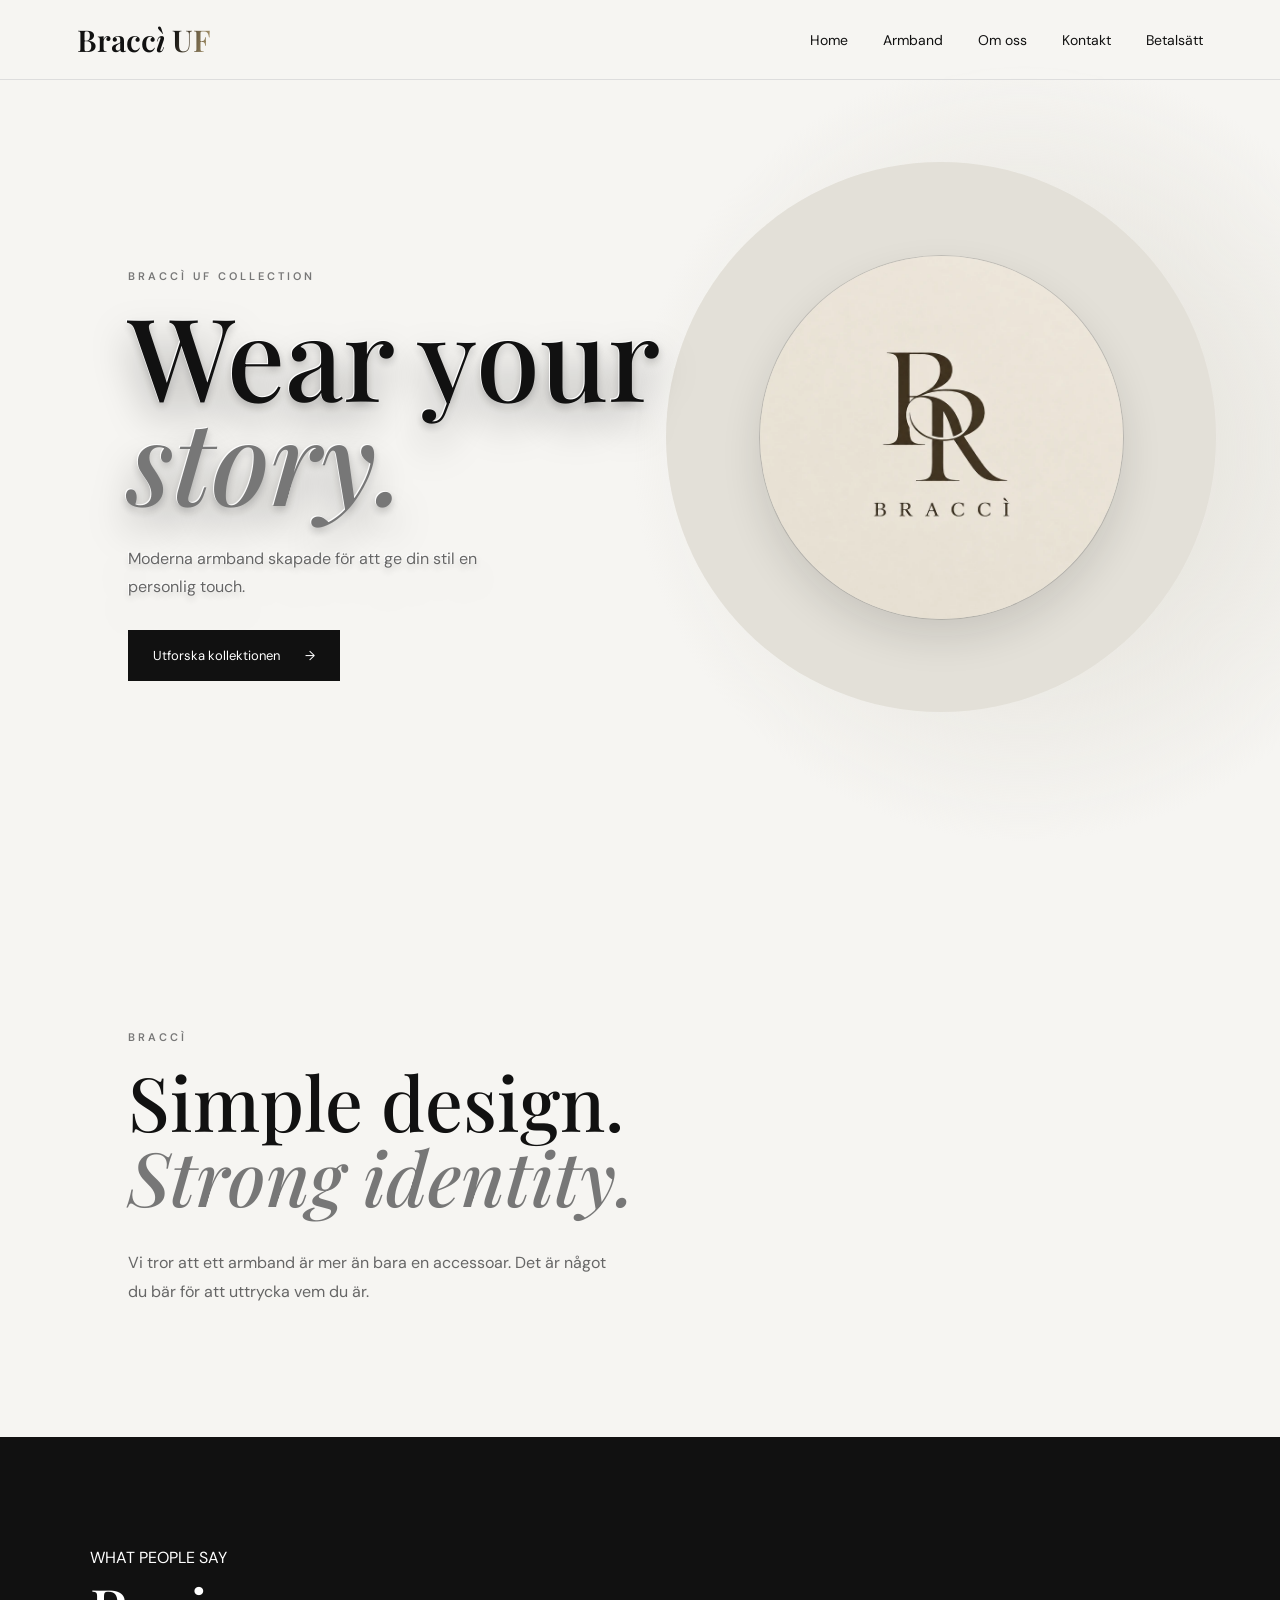
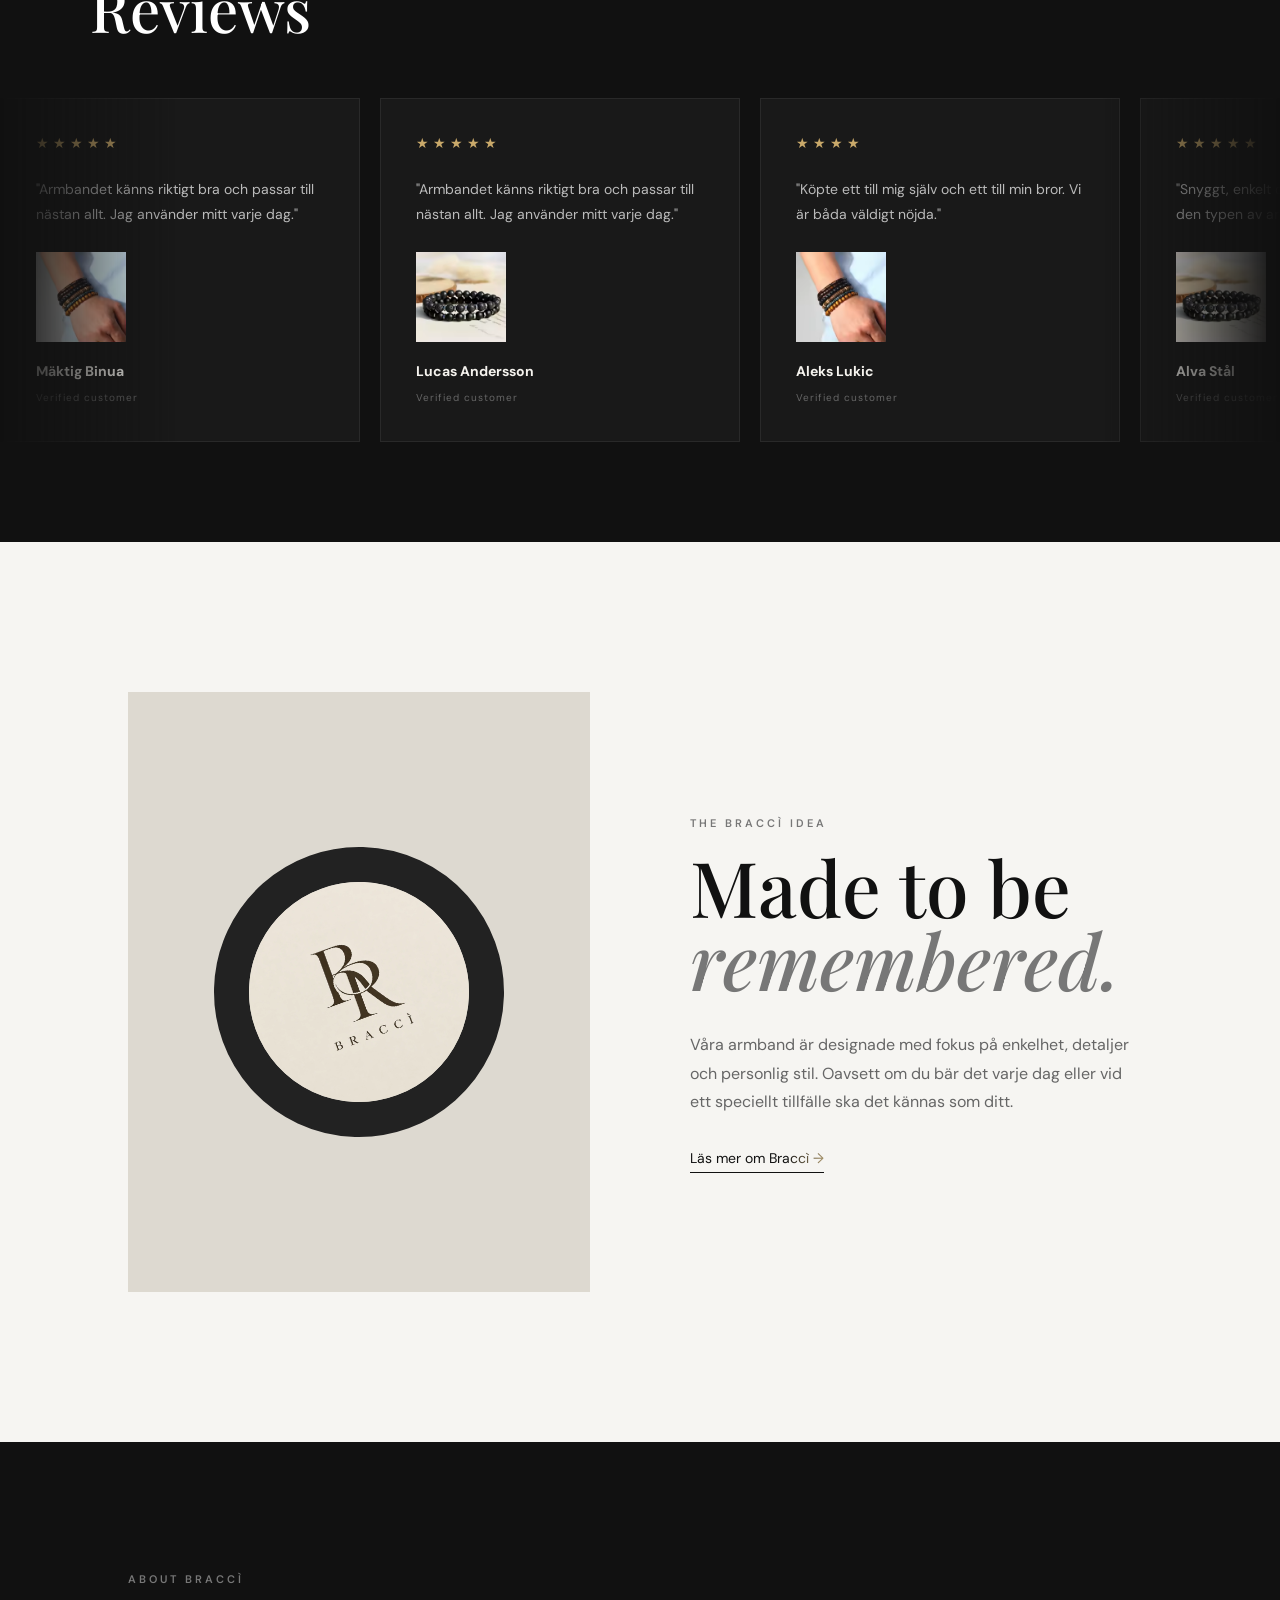
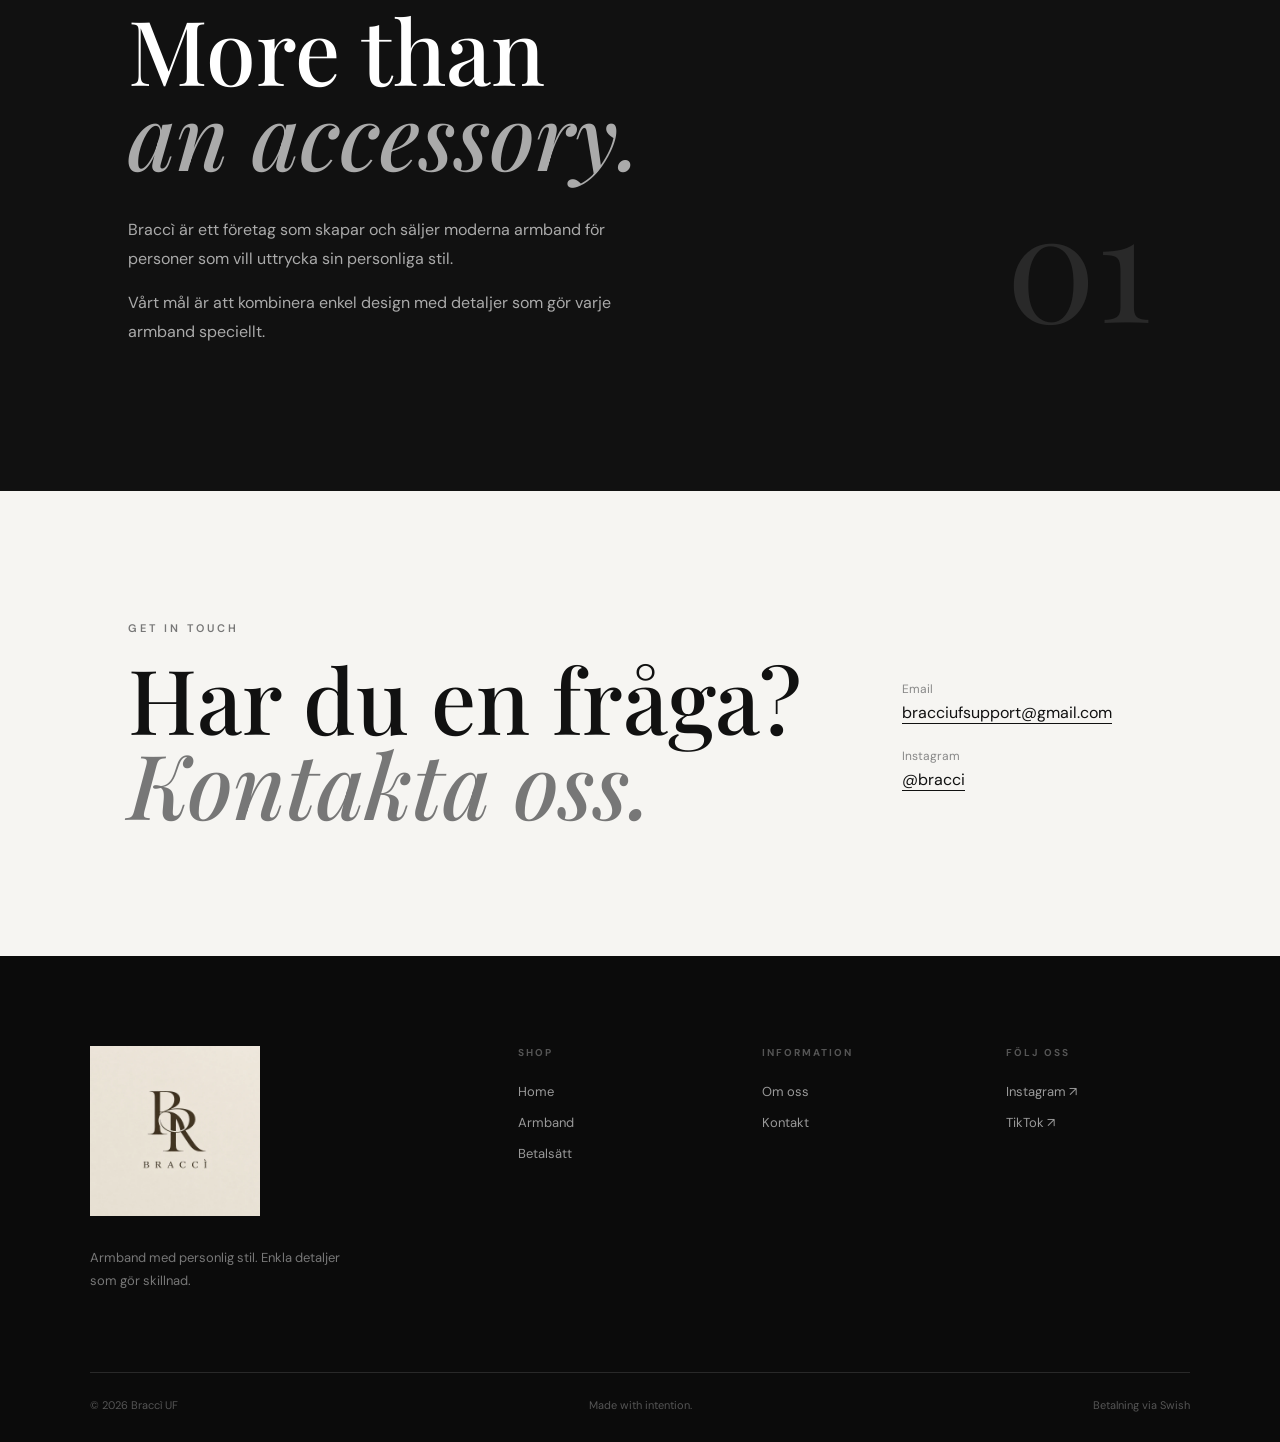
==== commit cc8b4d94: "Byt kontaktadress till bracciufsupport@gmail.com Den gamla hello@bracci.se pekade pa en doman ni int" ====
--- a/index.html
+++ b/index.html
@@ -335,8 +335,8 @@
         <div class="contact-info">
 
             <p>Email</p>
-            <a href="mailto:hello@bracci.se">
-                hello@bracci.se
+            <a href="mailto:bracciufsupport@gmail.com">
+                bracciufsupport@gmail.com
             </a>
 
             <p>Instagram</p>
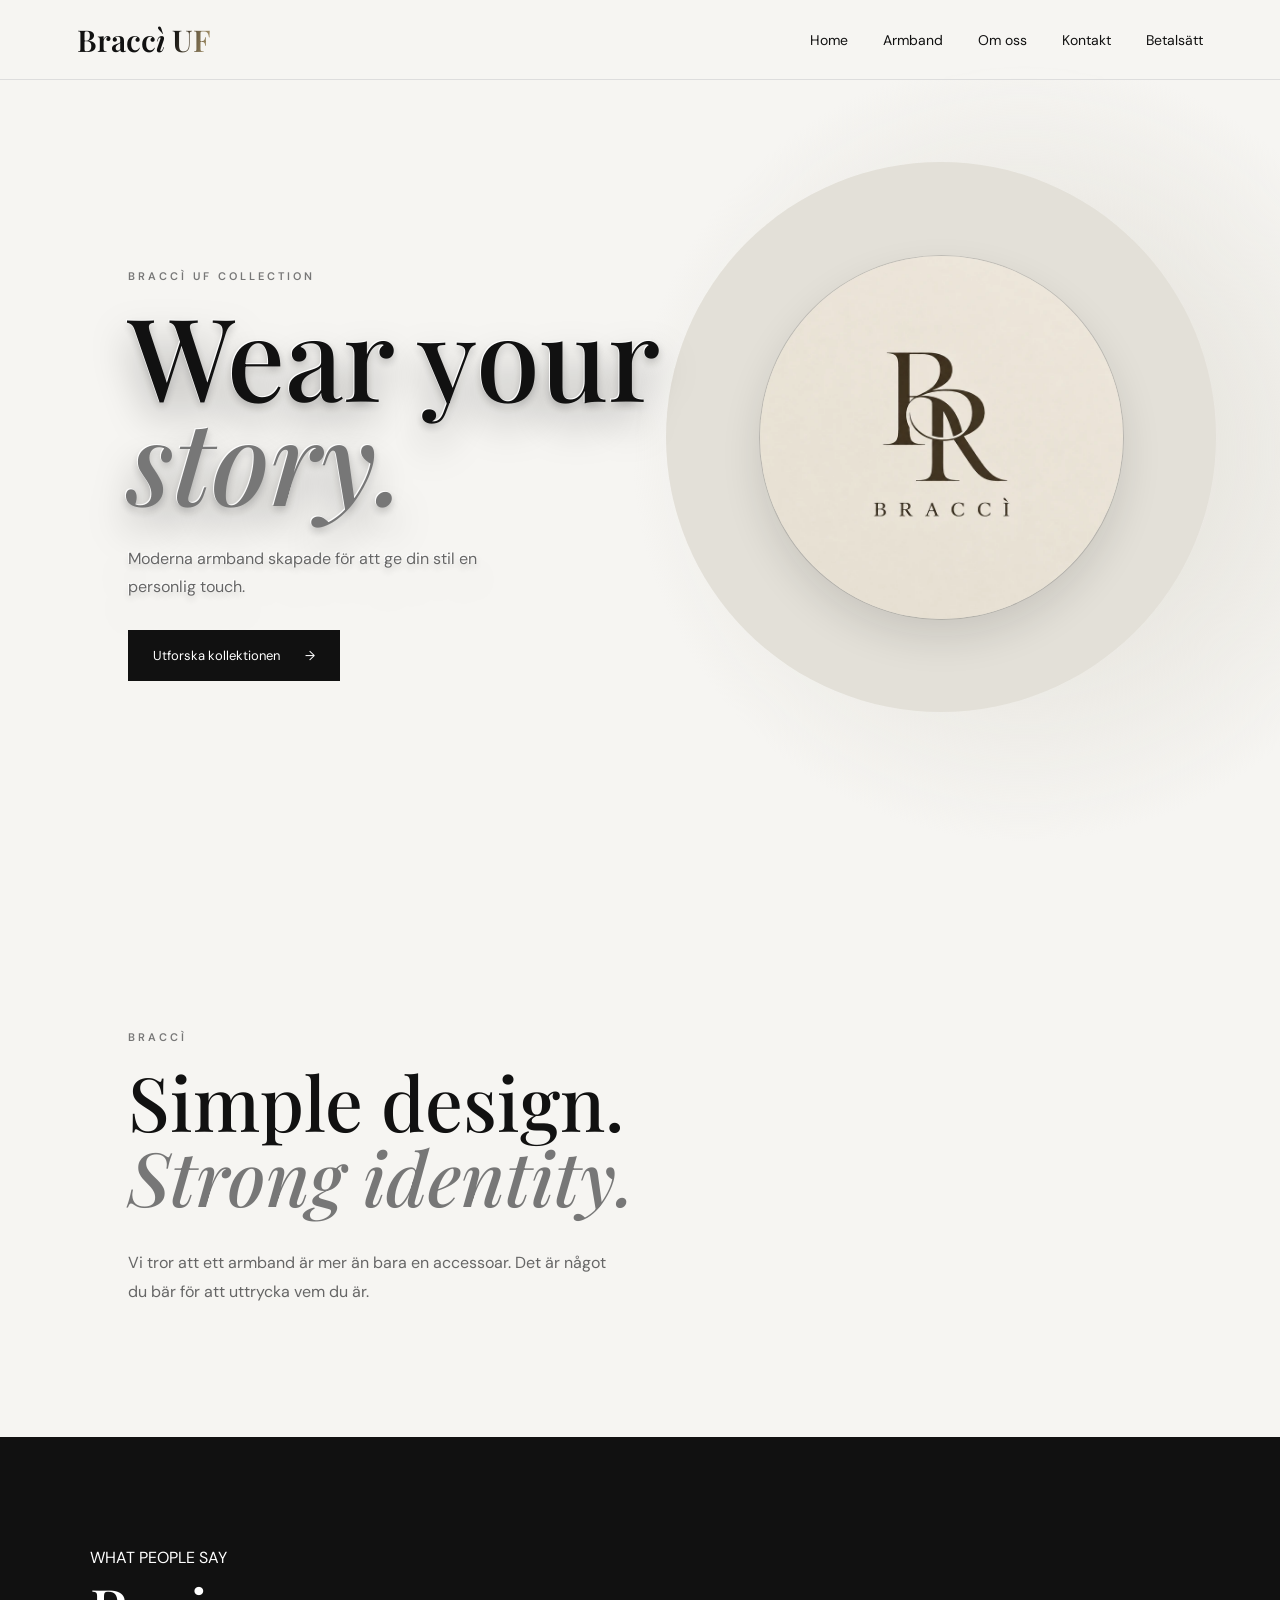
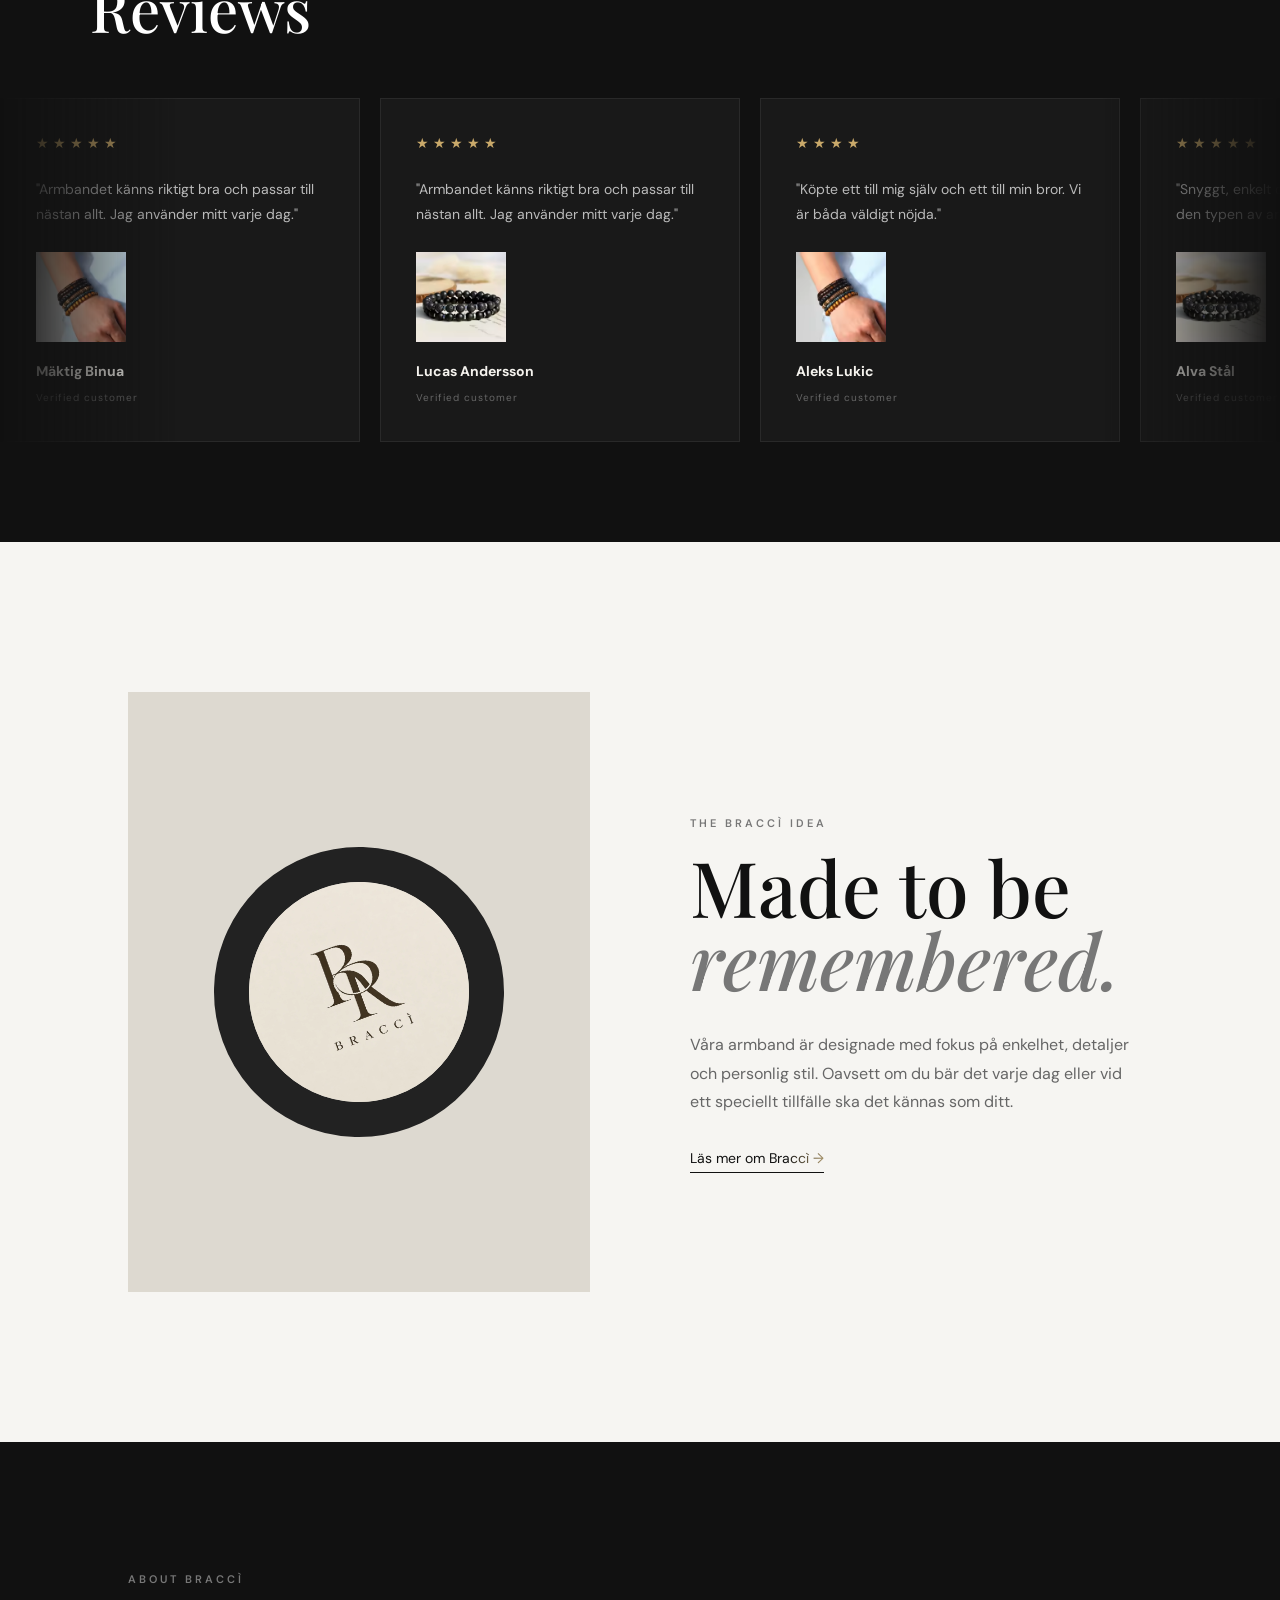
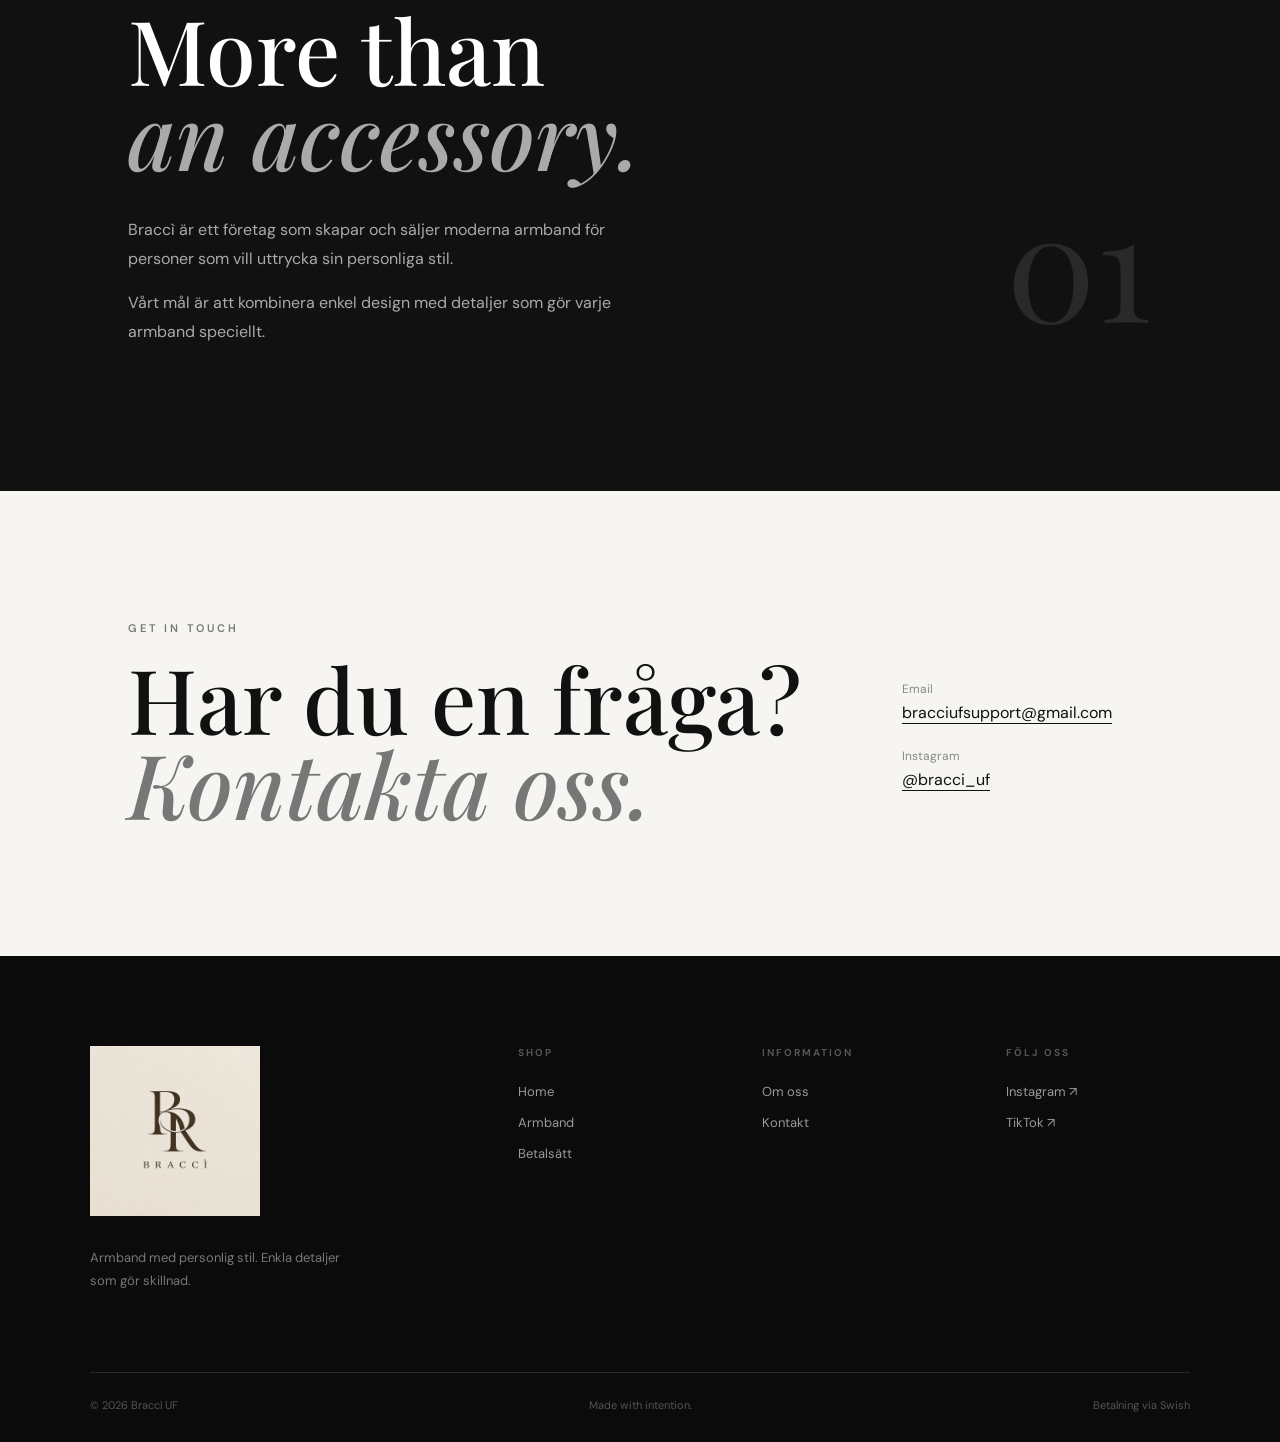
==== commit 374b8592: "Lagg in riktiga Instagram-lankar (@bracci_uf) Sju platser pekade pa platshallaren DITT_INSTAGRAM_NAM" ====
--- a/index.html
+++ b/index.html
@@ -340,8 +340,9 @@
             </a>
 
             <p>Instagram</p>
-            <a href="#">
-                @bracci
+            <a href="https://www.instagram.com/bracci_uf/" target="_blank"
+                rel="noopener noreferrer">
+                @bracci_uf
             </a>
 
         </div>
